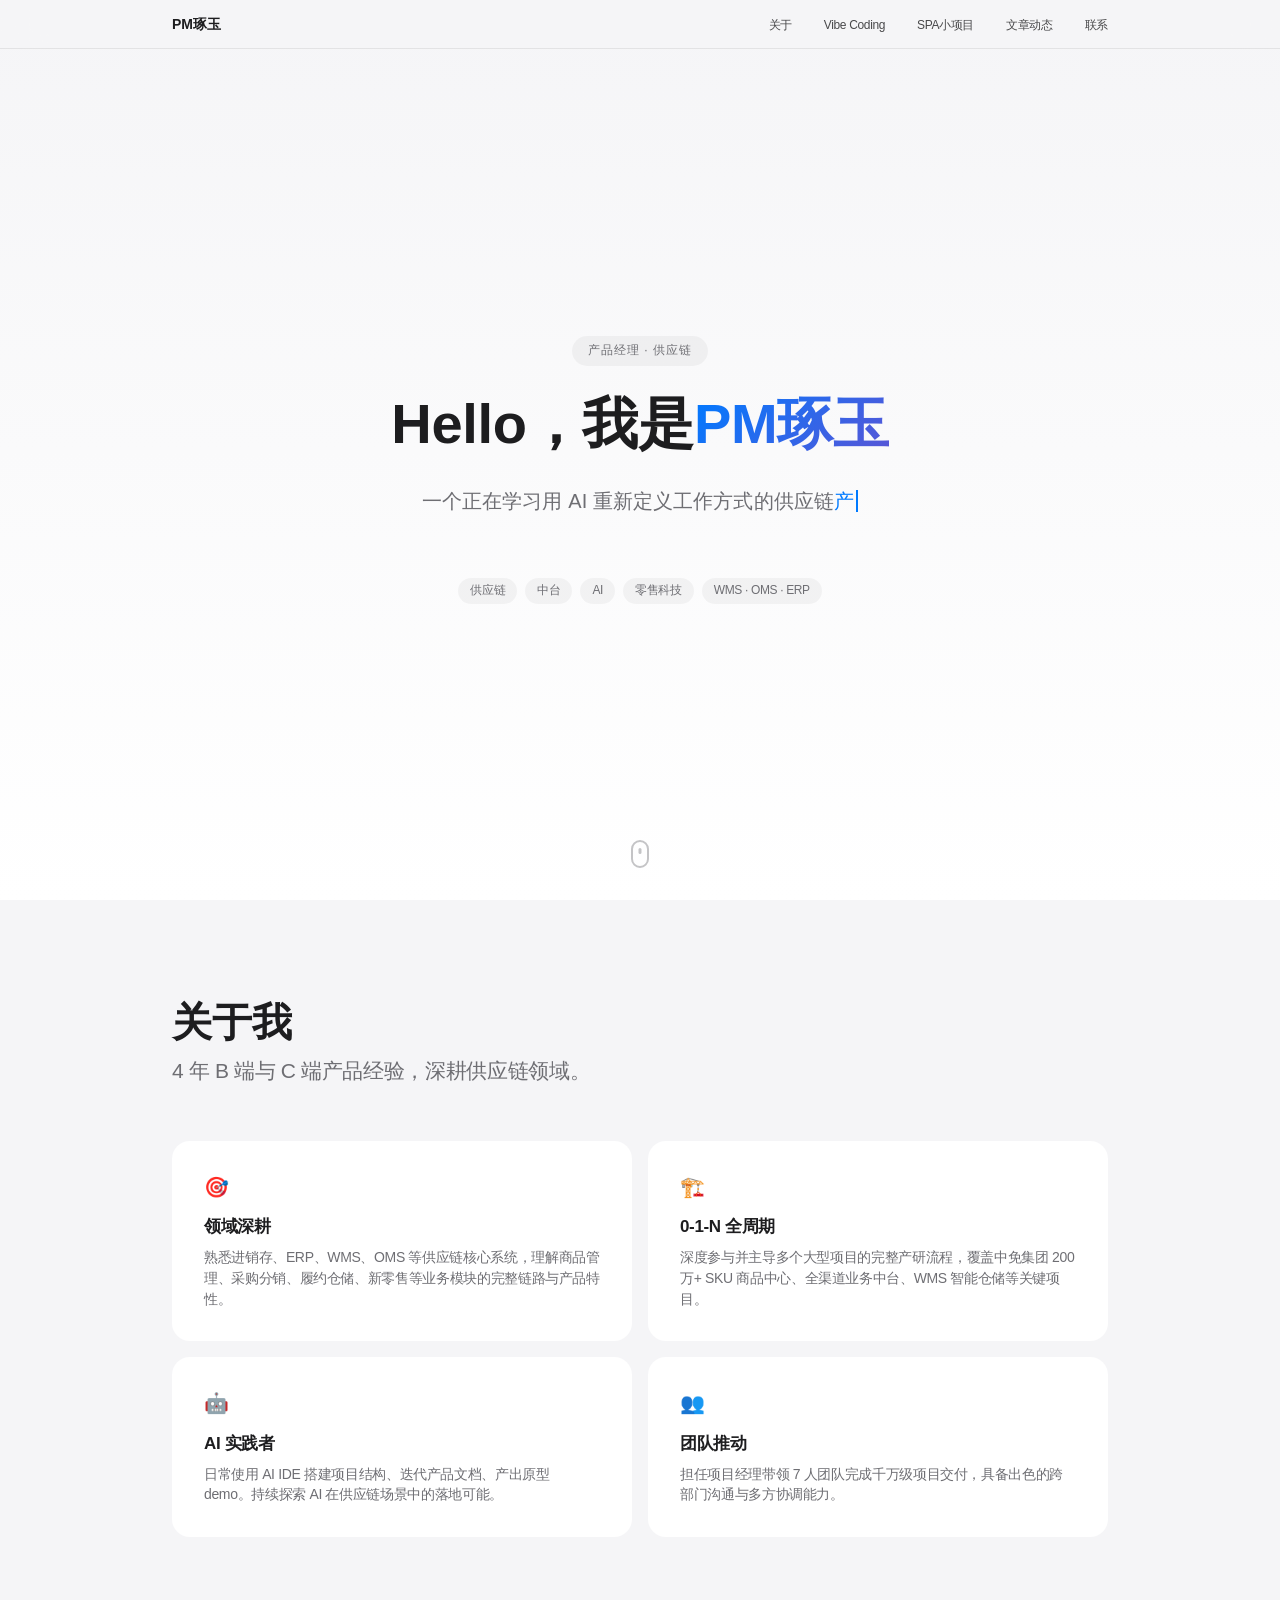
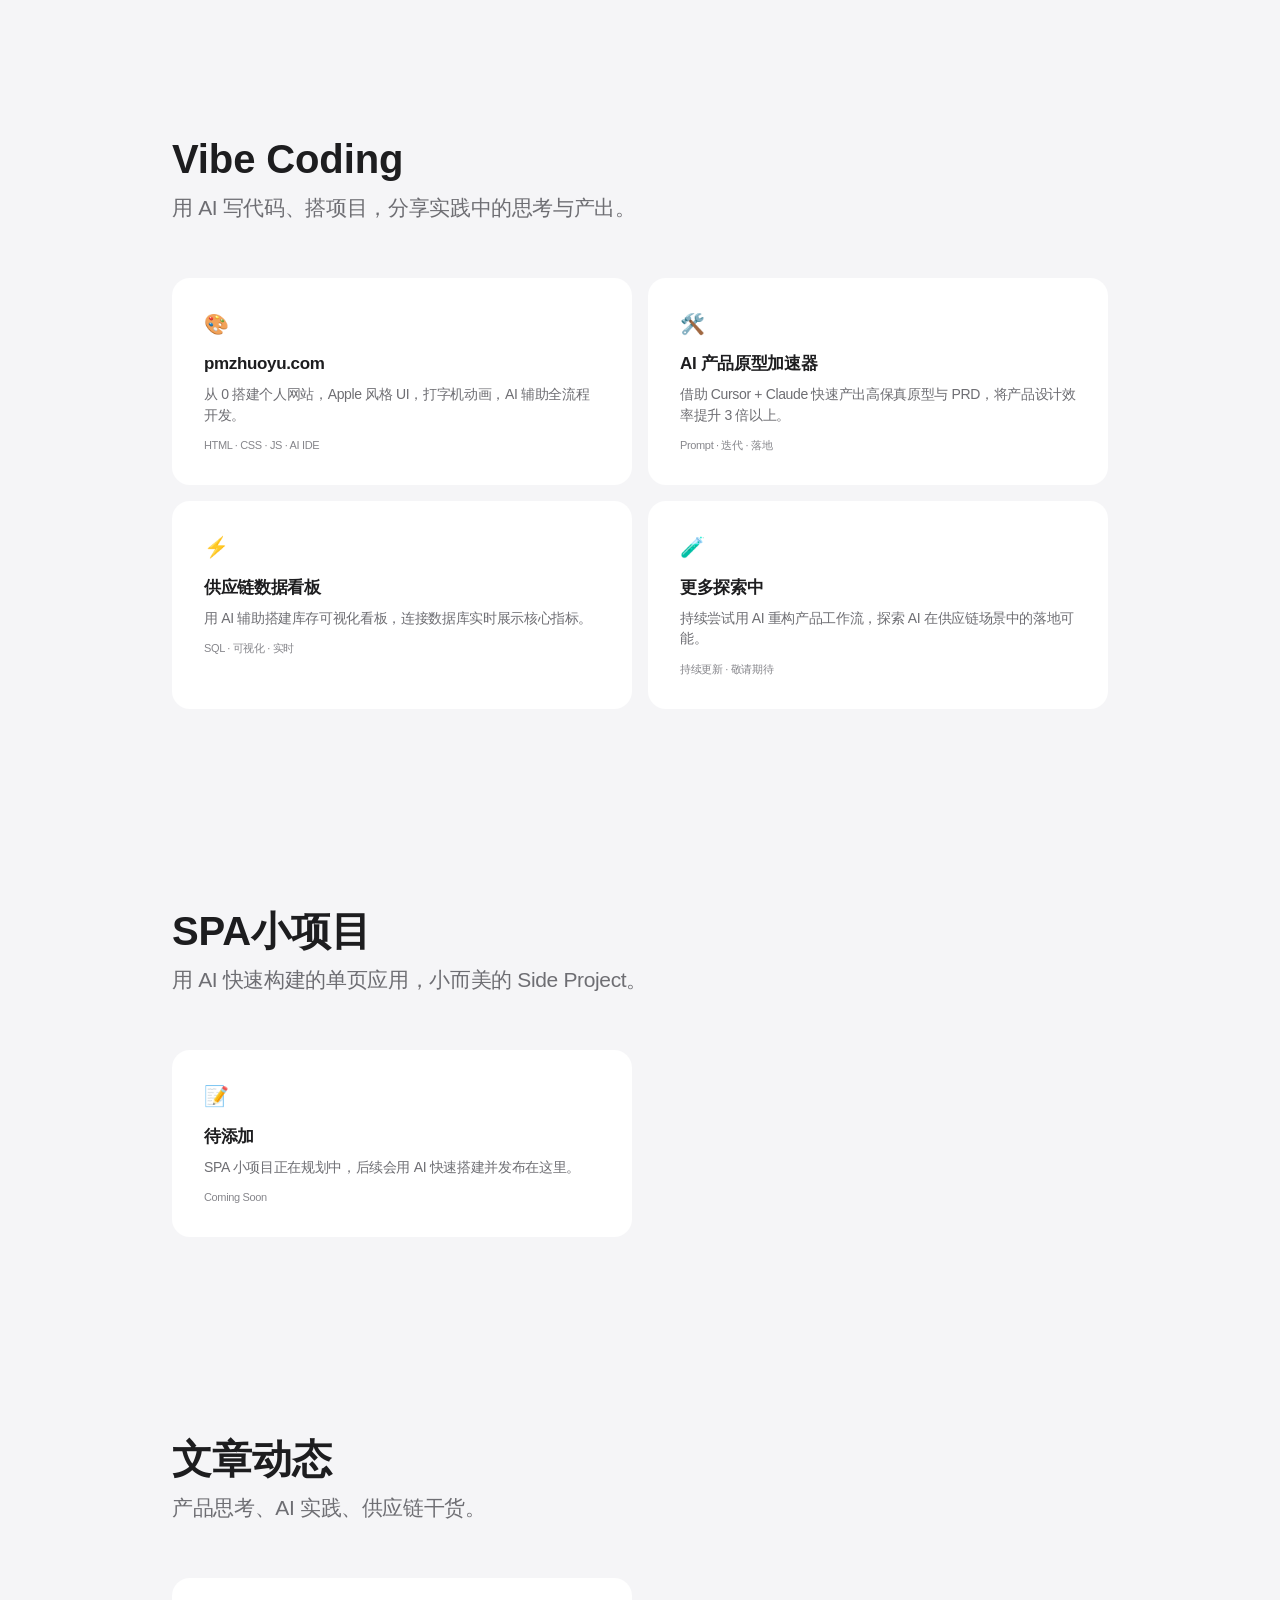
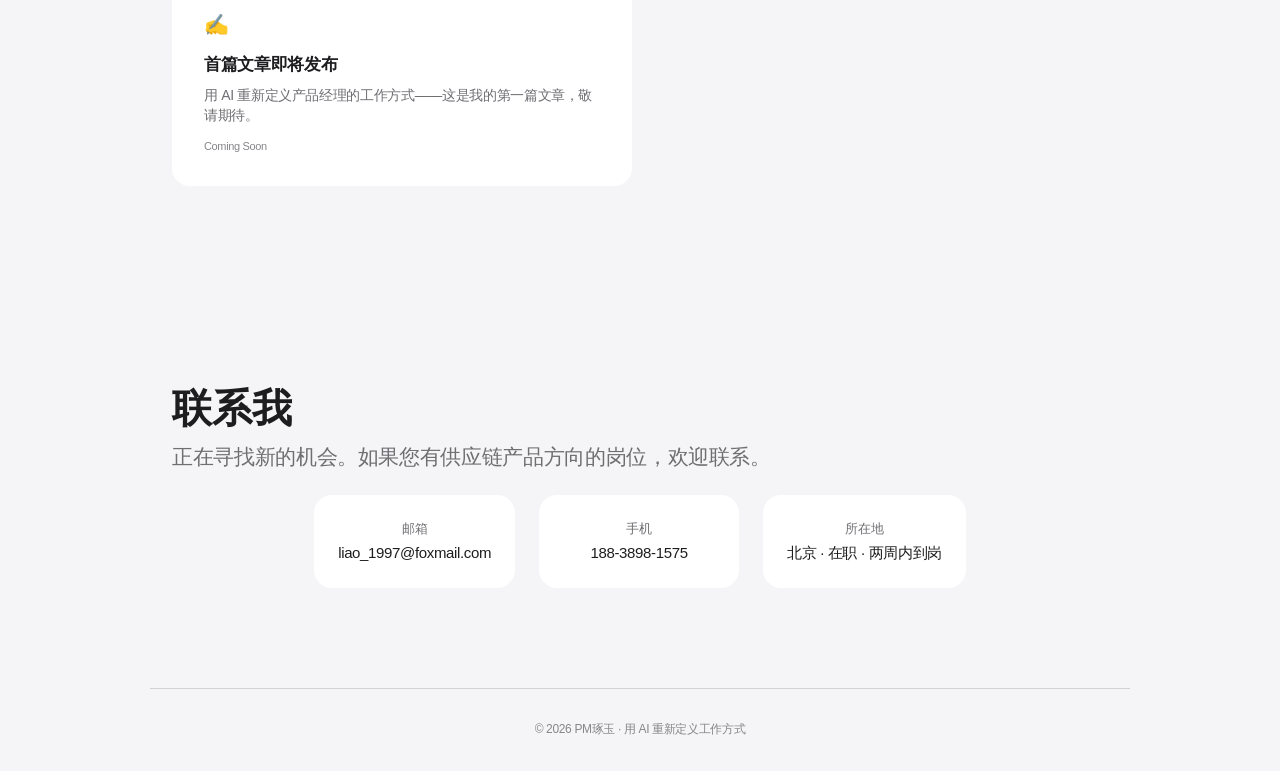
==== index.html @ 952eb547 "init: pmzhuoyu.com 个人网站" ====
<!DOCTYPE html>
<html lang="zh-CN">
<head>
    <meta charset="UTF-8">
    <meta name="viewport" content="width=device-width, initial-scale=1.0">
    <title>PM琢玉 — 供应链产品经理</title>
    <style>
        * {
            margin: 0;
            padding: 0;
            box-sizing: border-box;
        }

        body {
            font-family: -apple-system, "SF Pro Display", "SF Pro Text", "Helvetica Neue", "PingFang SC", "Microsoft YaHei", sans-serif;
            background-color: #f5f5f7;
            color: #1d1d1f;
            -webkit-font-smoothing: antialiased;
            -moz-osx-font-smoothing: grayscale;
            line-height: 1.47059;
            letter-spacing: -0.022em;
        }

        /* === Navigation === */
        .nav {
            position: fixed;
            top: 0;
            left: 0;
            right: 0;
            z-index: 100;
            background: rgba(245, 245, 247, 0.8);
            backdrop-filter: saturate(180%) blur(20px);
            -webkit-backdrop-filter: saturate(180%) blur(20px);
            border-bottom: 1px solid rgba(0, 0, 0, 0.08);
        }

        .nav-inner {
            max-width: 980px;
            margin: 0 auto;
            padding: 0 22px;
            height: 48px;
            display: flex;
            align-items: center;
            justify-content: space-between;
        }

        .nav-logo {
            font-size: 14px;
            font-weight: 600;
            color: #1d1d1f;
            letter-spacing: -0.01em;
        }

        .nav-links {
            display: flex;
            gap: 32px;
            list-style: none;
        }

        .nav-links a {
            font-size: 12px;
            font-weight: 400;
            color: #1d1d1f;
            text-decoration: none;
            opacity: 0.8;
            transition: opacity 0.2s;
        }

        .nav-links a:hover {
            opacity: 1;
        }

        /* === Hero === */
        .hero {
            min-height: 100vh;
            display: flex;
            flex-direction: column;
            align-items: center;
            justify-content: center;
            text-align: center;
            padding: 120px 24px 80px;
            background: linear-gradient(180deg, #f5f5f7 0%, #ffffff 100%);
        }

        .hero-chip {
            display: inline-block;
            font-size: 12px;
            font-weight: 500;
            letter-spacing: 0.08em;
            color: #6e6e73;
            background: rgba(0, 0, 0, 0.04);
            padding: 6px 16px;
            border-radius: 100px;
            margin-bottom: 28px;
            text-transform: uppercase;
        }

        .hero h1 {
            font-size: 56px;
            font-weight: 700;
            line-height: 1.07143;
            letter-spacing: -0.005em;
            color: #1d1d1f;
            margin-bottom: 12px;
        }

        .hero h1 .highlight {
            display: inline-block;
            background: linear-gradient(135deg, #007AFF, #5856D6);
            -webkit-background-clip: text;
            -webkit-text-fill-color: transparent;
            background-clip: text;
        }

        .hero h2, .typewriter {
            font-size: 20px;
            font-weight: 400;
            line-height: 1.14286;
            letter-spacing: 0.004em;
            color: #6e6e73;
            max-width: 640px;
            margin: 0 auto 16px;
            margin-top: 24px;
        }

        .typewriter {
            font-weight: 400;
            line-height: 1.14286;
            letter-spacing: 0.004em;
            color: #6e6e73;
            max-width: 640px;
            margin: 0 auto 16px;
            min-height: 2em;
        }

        .typewriter .cursor {
            display: inline-block;
            width: 2px;
            height: 1.1em;
            background: #007AFF;
            margin-left: 2px;
            vertical-align: text-bottom;
            animation: blink 0.8s step-end infinite;
        }

        .typewriter .cursor.done {
            animation: blink 1.2s step-end infinite;
            opacity: 0.6;
        }

        @keyframes blink {
            0%, 100% { opacity: 1; }
            50% { opacity: 0; }
        }

        .hero-tags {
            display: flex;
            gap: 8px;
            justify-content: center;
            flex-wrap: wrap;
            margin-top: 32px;
        }

        .hero-tags span {
            font-size: 12px;
            font-weight: 500;
            color: #6e6e73;
            background: rgba(0, 0, 0, 0.04);
            padding: 4px 12px;
            border-radius: 100px;
        }

        /* === Scroll indicator === */
        .scroll-indicator {
            position: absolute;
            bottom: 32px;
            left: 50%;
            transform: translateX(-50%);
            display: flex;
            flex-direction: column;
            align-items: center;
            gap: 8px;
            opacity: 0.4;
        }

        .scroll-indicator .mouse {
            width: 18px;
            height: 28px;
            border: 2px solid #6e6e73;
            border-radius: 10px;
            position: relative;
        }

        .scroll-indicator .mouse::after {
            content: '';
            position: absolute;
            top: 6px;
            left: 50%;
            transform: translateX(-50%);
            width: 3px;
            height: 6px;
            background: #6e6e73;
            border-radius: 2px;
            animation: scrollAnim 2s ease-in-out infinite;
        }

        @keyframes scrollAnim {
            0%, 100% { opacity: 1; transform: translateX(-50%) translateY(0); }
            50% { opacity: 0.3; transform: translateX(-50%) translateY(6px); }
        }

        /* === Sections (Apple-style) === */
        .section {
            max-width: 980px;
            margin: 0 auto;
            padding: 100px 22px;
        }

        .section-title {
            font-size: 40px;
            font-weight: 700;
            line-height: 1.1;
            letter-spacing: -0.003em;
            color: #1d1d1f;
            margin-bottom: 12px;
        }

        .section-subtitle {
            font-size: 21px;
            font-weight: 400;
            line-height: 1.381;
            color: #6e6e73;
            margin-bottom: 56px;
        }

        /* === Grid Cards (Apple-style) === */
        .grid {
            display: grid;
            grid-template-columns: repeat(2, 1fr);
            gap: 16px;
        }

        .card {
            background: #ffffff;
            border-radius: 18px;
            padding: 32px;
            transition: all 0.3s cubic-bezier(0.25, 0.1, 0.25, 1);
            cursor: default;
        }

        .card:hover {
            transform: translateY(-2px);
            box-shadow: 0 4px 24px rgba(0, 0, 0, 0.08);
        }

        .card-icon {
            font-size: 20px;
            margin-bottom: 12px;
            color: #007AFF;
        }

        .card h3 {
            font-size: 17px;
            font-weight: 600;
            color: #1d1d1f;
            margin-bottom: 8px;
        }

        .card p {
            font-size: 14px;
            font-weight: 400;
            line-height: 1.47059;
            color: #6e6e73;
        }

        .card .meta {
            font-size: 11px;
            font-weight: 500;
            color: #86868b;
            margin-top: 12px;
        }

        /* === Timeline === */
        .timeline {
            position: relative;
            padding-left: 24px;
        }

        .timeline::before {
            content: '';
            position: absolute;
            left: 7px;
            top: 8px;
            bottom: 8px;
            width: 1px;
            background: #d2d2d7;
        }

        .timeline-item {
            position: relative;
            padding-bottom: 40px;
        }

        .timeline-item:last-child {
            padding-bottom: 0;
        }

        .timeline-item::before {
            content: '';
            position: absolute;
            left: -21px;
            top: 8px;
            width: 7px;
            height: 7px;
            border-radius: 50%;
            background: #007AFF;
            border: 2px solid #fff;
            box-shadow: 0 0 0 1px #007AFF;
        }

        .timeline-item h3 {
            font-size: 17px;
            font-weight: 600;
            color: #1d1d1f;
            margin-bottom: 2px;
        }

        .timeline-item .company {
            font-size: 14px;
            font-weight: 400;
            color: #6e6e73;
            margin-bottom: 4px;
        }

        .timeline-item .period {
            font-size: 12px;
            font-weight: 400;
            color: #86868b;
            margin-bottom: 8px;
        }

        .timeline-item p {
            font-size: 14px;
            font-weight: 400;
            line-height: 1.47059;
            color: #6e6e73;
        }

        /* === Footer === */
        .footer {
            text-align: center;
            padding: 32px 22px;
            border-top: 1px solid #d2d2d7;
            max-width: 980px;
            margin: 0 auto;
        }

        .footer p {
            font-size: 12px;
            font-weight: 400;
            color: #86868b;
        }

        /* === Animations === */
        .fade-in {
            opacity: 0;
            transform: translateY(20px);
            transition: opacity 0.6s ease, transform 0.6s ease;
        }

        .fade-in.visible {
            opacity: 1;
            transform: translateY(0);
        }

        /* === Responsive === */
        @media (max-width: 734px) {
            .hero h1 {
                font-size: 36px;
            }
            .hero h2 {
                font-size: 21px;
            }
            .section-title {
                font-size: 28px;
            }
            .section-subtitle {
                font-size: 17px;
            }
            .grid {
                grid-template-columns: 1fr;
            }
            .nav-links {
                gap: 16px;
            }
        }
    </style>
</head>
<body>

    <!-- Navigation -->
    <nav class="nav">
        <div class="nav-inner">
            <div class="nav-logo">PM琢玉</div>
            <ul class="nav-links">
                <li><a href="#about">关于</a></li>
                <li><a href="#vibecoding">Vibe Coding</a></li>
                <li><a href="#spa">SPA小项目</a></li>
                <li><a href="#articles">文章动态</a></li>
                <li><a href="#contact">联系</a></li>
            </ul>
        </div>
    </nav>

    <!-- Hero -->
    <section class="hero">
        <div class="hero-chip">产品经理 · 供应链</div>
        <h1>
            Hello，我是<span class="highlight">PM琢玉</span>
        </h1>
        <h2 id="typewriter" class="typewriter"></h2>
        <div class="hero-tags">
            <span>供应链</span>
            <span>中台</span>
            <span>AI</span>
            <span>零售科技</span>
            <span>WMS · OMS · ERP</span>
        </div>
        <div class="scroll-indicator">
            <div class="mouse"></div>
        </div>
    </section>

    <!-- About -->
    <section id="about" class="section fade-in">
        <h2 class="section-title">关于我</h2>
        <p class="section-subtitle">4 年 B 端与 C 端产品经验，深耕供应链领域。</p>
        <div class="grid">
            <div class="card">
                <div class="card-icon">🎯</div>
                <h3>领域深耕</h3>
                <p>熟悉进销存、ERP、WMS、OMS 等供应链核心系统，理解商品管理、采购分销、履约仓储、新零售等业务模块的完整链路与产品特性。</p>
            </div>
            <div class="card">
                <div class="card-icon">🏗️</div>
                <h3>0-1-N 全周期</h3>
                <p>深度参与并主导多个大型项目的完整产研流程，覆盖中免集团 200 万+ SKU 商品中心、全渠道业务中台、WMS 智能仓储等关键项目。</p>
            </div>
            <div class="card">
                <div class="card-icon">🤖</div>
                <h3>AI 实践者</h3>
                <p>日常使用 AI IDE 搭建项目结构、迭代产品文档、产出原型 demo。持续探索 AI 在供应链场景中的落地可能。</p>
            </div>
            <div class="card">
                <div class="card-icon">👥</div>
                <h3>团队推动</h3>
                <p>担任项目经理带领 7 人团队完成千万级项目交付，具备出色的跨部门沟通与多方协调能力。</p>
            </div>
        </div>
    </section>

    <!-- Vibe Coding -->
    <section id="vibecoding" class="section fade-in">
        <h2 class="section-title">Vibe Coding</h2>
        <p class="section-subtitle">用 AI 写代码、搭项目，分享实践中的思考与产出。</p>
        <div class="grid">
            <div class="card">
                <div class="card-icon">🎨</div>
                <h3>pmzhuoyu.com</h3>
                <p>从 0 搭建个人网站，Apple 风格 UI，打字机动画，AI 辅助全流程开发。</p>
                <div class="meta">HTML · CSS · JS · AI IDE</div>
            </div>
            <div class="card">
                <div class="card-icon">🛠️</div>
                <h3>AI 产品原型加速器</h3>
                <p>借助 Cursor + Claude 快速产出高保真原型与 PRD，将产品设计效率提升 3 倍以上。</p>
                <div class="meta">Prompt · 迭代 · 落地</div>
            </div>
            <div class="card">
                <div class="card-icon">⚡</div>
                <h3>供应链数据看板</h3>
                <p>用 AI 辅助搭建库存可视化看板，连接数据库实时展示核心指标。</p>
                <div class="meta">SQL · 可视化 · 实时</div>
            </div>
            <div class="card">
                <div class="card-icon">🧪</div>
                <h3>更多探索中</h3>
                <p>持续尝试用 AI 重构产品工作流，探索 AI 在供应链场景中的落地可能。</p>
                <div class="meta">持续更新 · 敬请期待</div>
            </div>
        </div>
    </section>

    <!-- SPA小项目 -->
    <section id="spa" class="section fade-in">
        <h2 class="section-title">SPA小项目</h2>
        <p class="section-subtitle">用 AI 快速构建的单页应用，小而美的 Side Project。</p>
        <div class="grid">
            <div class="card">
                <div class="card-icon">📝</div>
                <h3>待添加</h3>
                <p>SPA 小项目正在规划中，后续会用 AI 快速搭建并发布在这里。</p>
                <div class="meta">Coming Soon</div>
            </div>
        </div>
    </section>

    <!-- 文章动态 -->
    <section id="articles" class="section fade-in">
        <h2 class="section-title">文章动态</h2>
        <p class="section-subtitle">产品思考、AI 实践、供应链干货。</p>
        <div class="grid">
            <div class="card">
                <div class="card-icon">✍️</div>
                <h3>首篇文章即将发布</h3>
                <p>用 AI 重新定义产品经理的工作方式——这是我的第一篇文章，敬请期待。</p>
                <div class="meta">Coming Soon</div>
            </div>
        </div>
    </section>
    <section id="contact" class="section fade-in">
        <h2 class="section-title">联系我</h2>
        <p class="section-subtitle" style="margin-bottom: 24px;">
            正在寻找新的机会。如果您有供应链产品方向的岗位，欢迎联系。
        </p>
        <div style="display: flex; gap: 24px; justify-content: center; flex-wrap: wrap;">
            <div class="card" style="min-width: 200px; text-align: center; padding: 24px;">
                <div style="font-size: 13px; font-weight: 500; color: #6e6e73; margin-bottom: 4px;">邮箱</div>
                <div style="font-size: 15px; font-weight: 500; color: #1d1d1f;">liao_1997@foxmail.com</div>
            </div>
            <div class="card" style="min-width: 200px; text-align: center; padding: 24px;">
                <div style="font-size: 13px; font-weight: 500; color: #6e6e73; margin-bottom: 4px;">手机</div>
                <div style="font-size: 15px; font-weight: 500; color: #1d1d1f;">188-3898-1575</div>
            </div>
            <div class="card" style="min-width: 200px; text-align: center; padding: 24px;">
                <div style="font-size: 13px; font-weight: 500; color: #6e6e73; margin-bottom: 4px;">所在地</div>
                <div style="font-size: 15px; font-weight: 500; color: #1d1d1f;">北京 · 在职 · 两周内到岗</div>
            </div>
        </div>
    </section>

    <!-- Footer -->
    <footer class="footer">
        <p>© 2026 PM琢玉 · 用 AI 重新定义工作方式</p>
    </footer>

    <!-- Intersection Observer for scroll animations -->
    <script>
        // Typewriter effect
        const TYPEWRITER_TEXT = '一个正在学习用 AI 重新定义工作方式的供应链产品经理。分享产品实战干货，记录从 0 到 1 的产品思考。';
        const typewriterEl = document.getElementById('typewriter');
        let charIndex = 0;

        function typeNextChar() {
            if (charIndex < TYPEWRITER_TEXT.length) {
                const before = TYPEWRITER_TEXT.slice(0, charIndex);
                const current = TYPEWRITER_TEXT.charAt(charIndex);
                const cursor = '<span class="cursor"></span>';
                typewriterEl.innerHTML = before + '<span style="color:#007AFF;font-weight:500">' + current + '</span>' + cursor;
                charIndex++;
                const delay = current.match(/[，。、：；！？\s]/) ? 150 : Math.random() * 40 + 30;
                setTimeout(typeNextChar, delay);
            } else {
                typewriterEl.innerHTML = TYPEWRITER_TEXT + '<span class="cursor done"></span>';
            }
        }

        // Start typewriter after a brief delay
        setTimeout(typeNextChar, 600);

        // Scroll animation
        const observer = new IntersectionObserver((entries) => {
            entries.forEach(entry => {
                if (entry.isIntersecting) {
                    entry.target.classList.add('visible');
                }
            });
        }, { threshold: 0.1, rootMargin: '0px 0px -50px 0px' });

        document.querySelectorAll('.fade-in').forEach(el => observer.observe(el));
    </script>

</body>
</html>
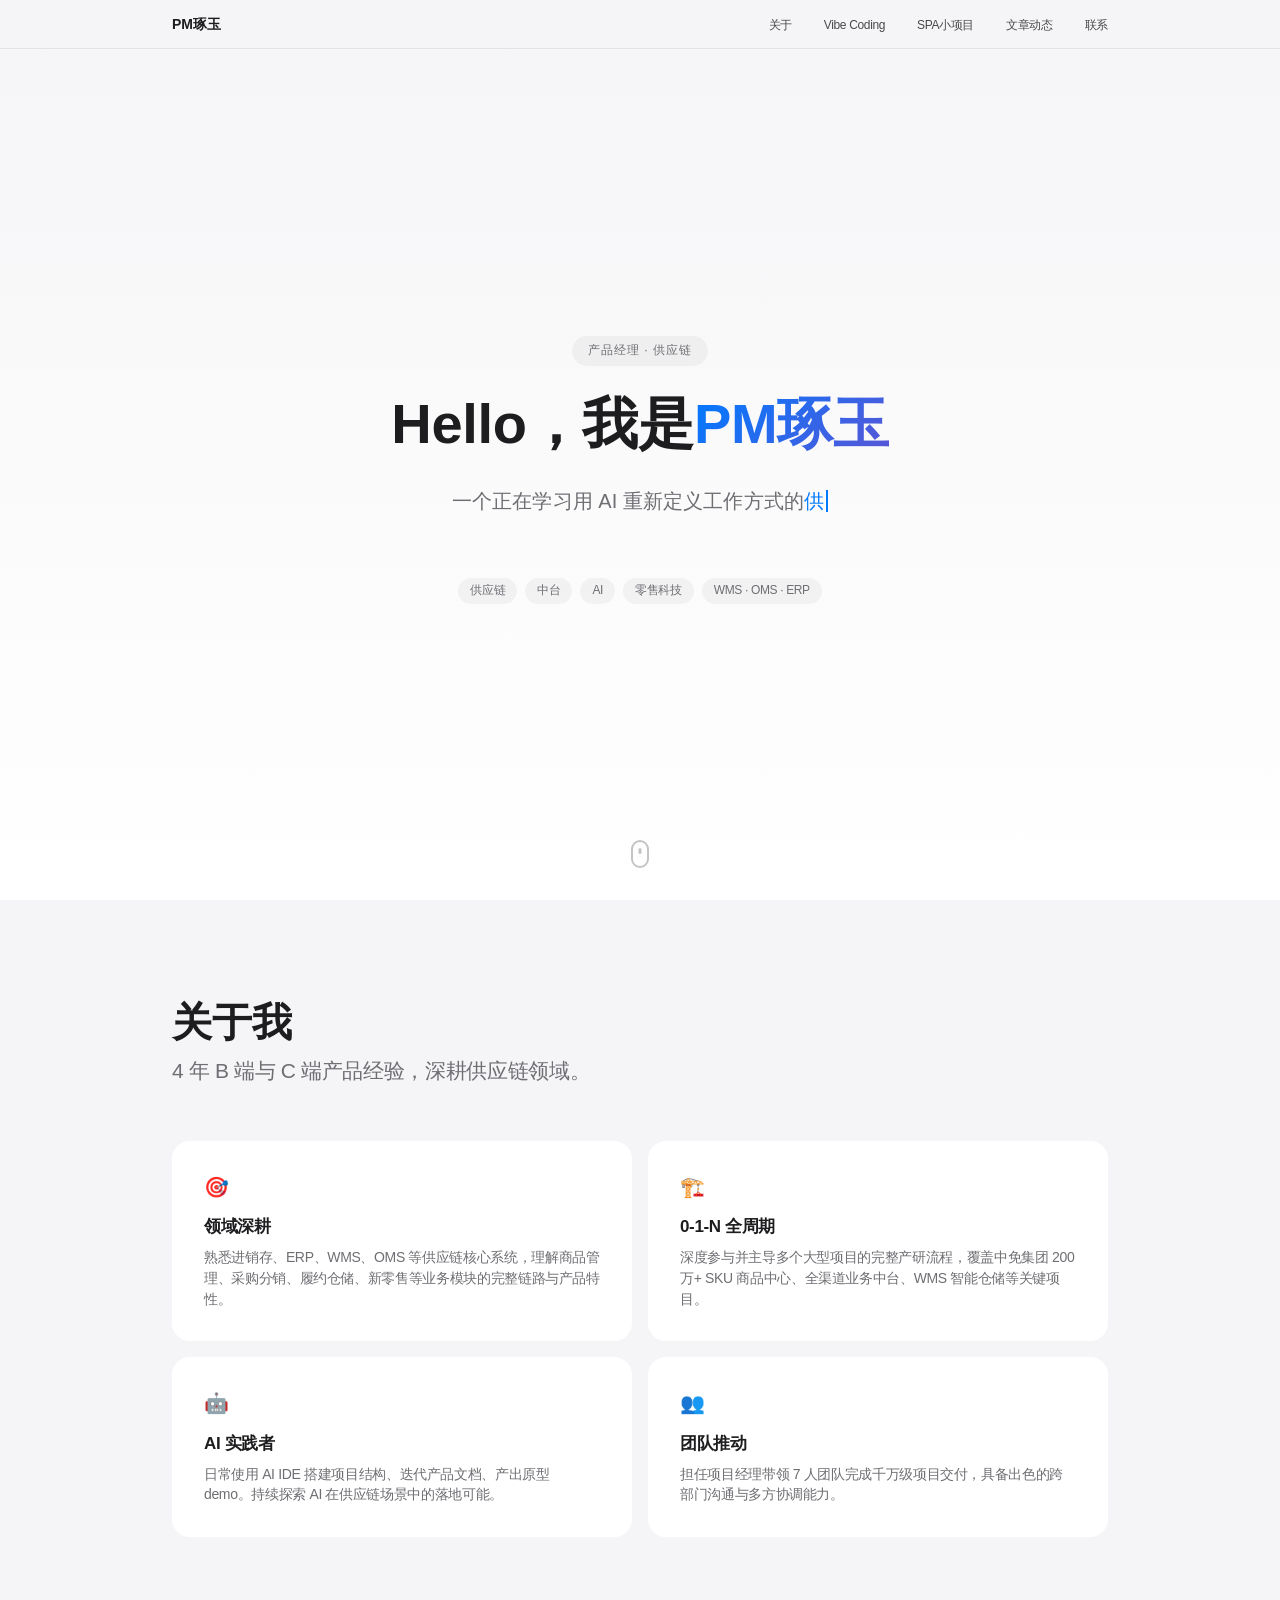
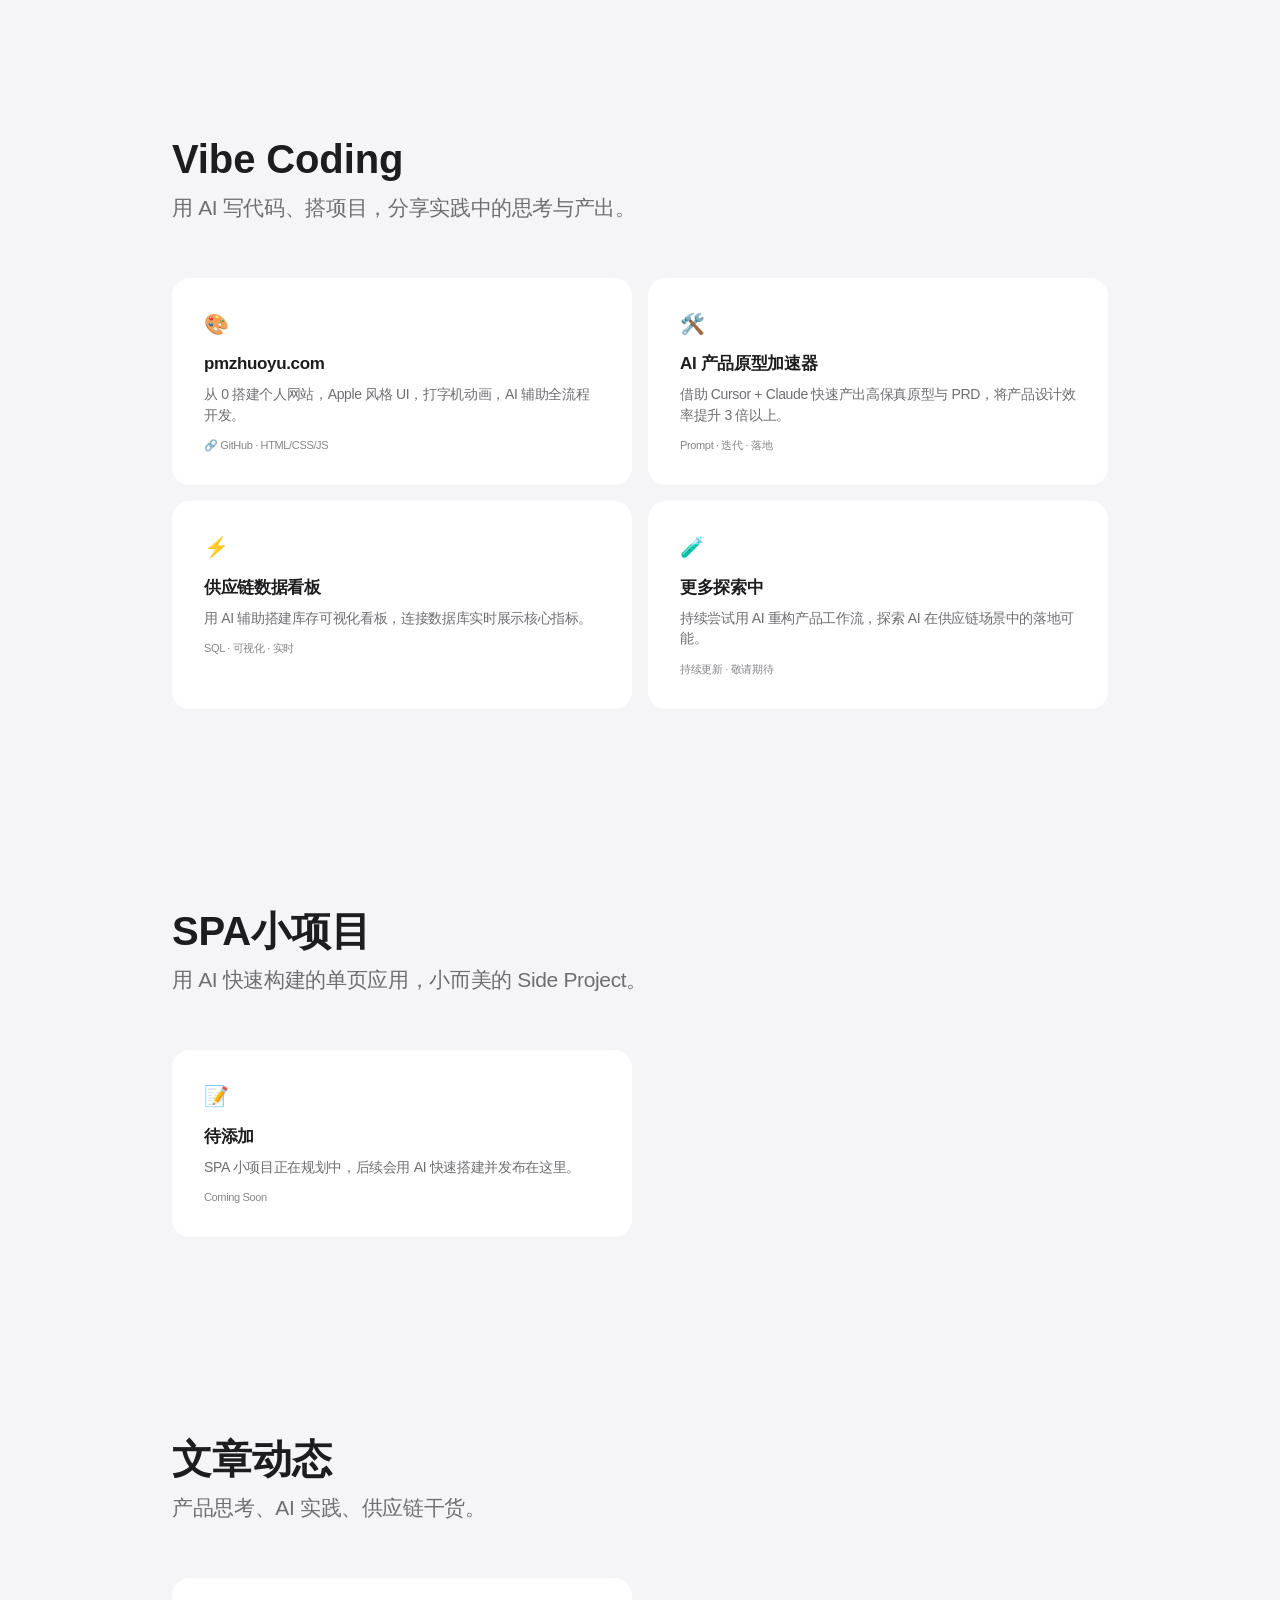
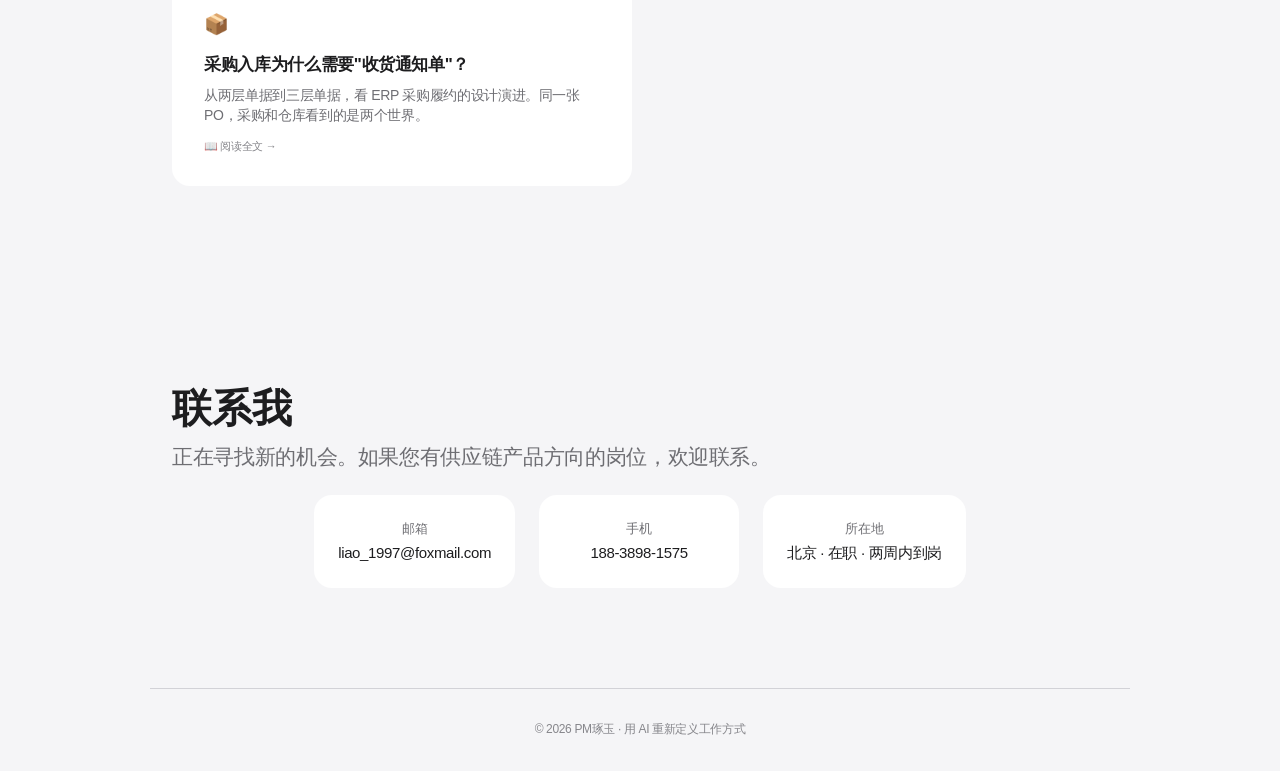
==== commit 4d6ca5df: "新增文章：采购入库为什么需要收货通知单" ====
--- a/index.html
+++ b/index.html
@@ -464,11 +464,11 @@
         <h2 class="section-title">Vibe Coding</h2>
         <p class="section-subtitle">用 AI 写代码、搭项目，分享实践中的思考与产出。</p>
         <div class="grid">
-            <div class="card">
+            <div class="card" onclick="window.open('https://github.com/leo1575/pmzhuoyu-com','_blank')" style="cursor:pointer;">
                 <div class="card-icon">🎨</div>
                 <h3>pmzhuoyu.com</h3>
                 <p>从 0 搭建个人网站，Apple 风格 UI，打字机动画，AI 辅助全流程开发。</p>
-                <div class="meta">HTML · CSS · JS · AI IDE</div>
+                <div class="meta">🔗 GitHub · HTML/CSS/JS</div>
             </div>
             <div class="card">
                 <div class="card-icon">🛠️</div>
@@ -510,11 +510,11 @@
         <h2 class="section-title">文章动态</h2>
         <p class="section-subtitle">产品思考、AI 实践、供应链干货。</p>
         <div class="grid">
-            <div class="card">
-                <div class="card-icon">✍️</div>
-                <h3>首篇文章即将发布</h3>
-                <p>用 AI 重新定义产品经理的工作方式——这是我的第一篇文章，敬请期待。</p>
-                <div class="meta">Coming Soon</div>
+            <div class="card" onclick="window.open('article-purchase-receiving.html','_self')" style="cursor:pointer;">
+                <div class="card-icon">📦</div>
+                <h3>采购入库为什么需要"收货通知单"？</h3>
+                <p>从两层单据到三层单据，看 ERP 采购履约的设计演进。同一张 PO，采购和仓库看到的是两个世界。</p>
+                <div class="meta">📖 阅读全文 →</div>
             </div>
         </div>
     </section>
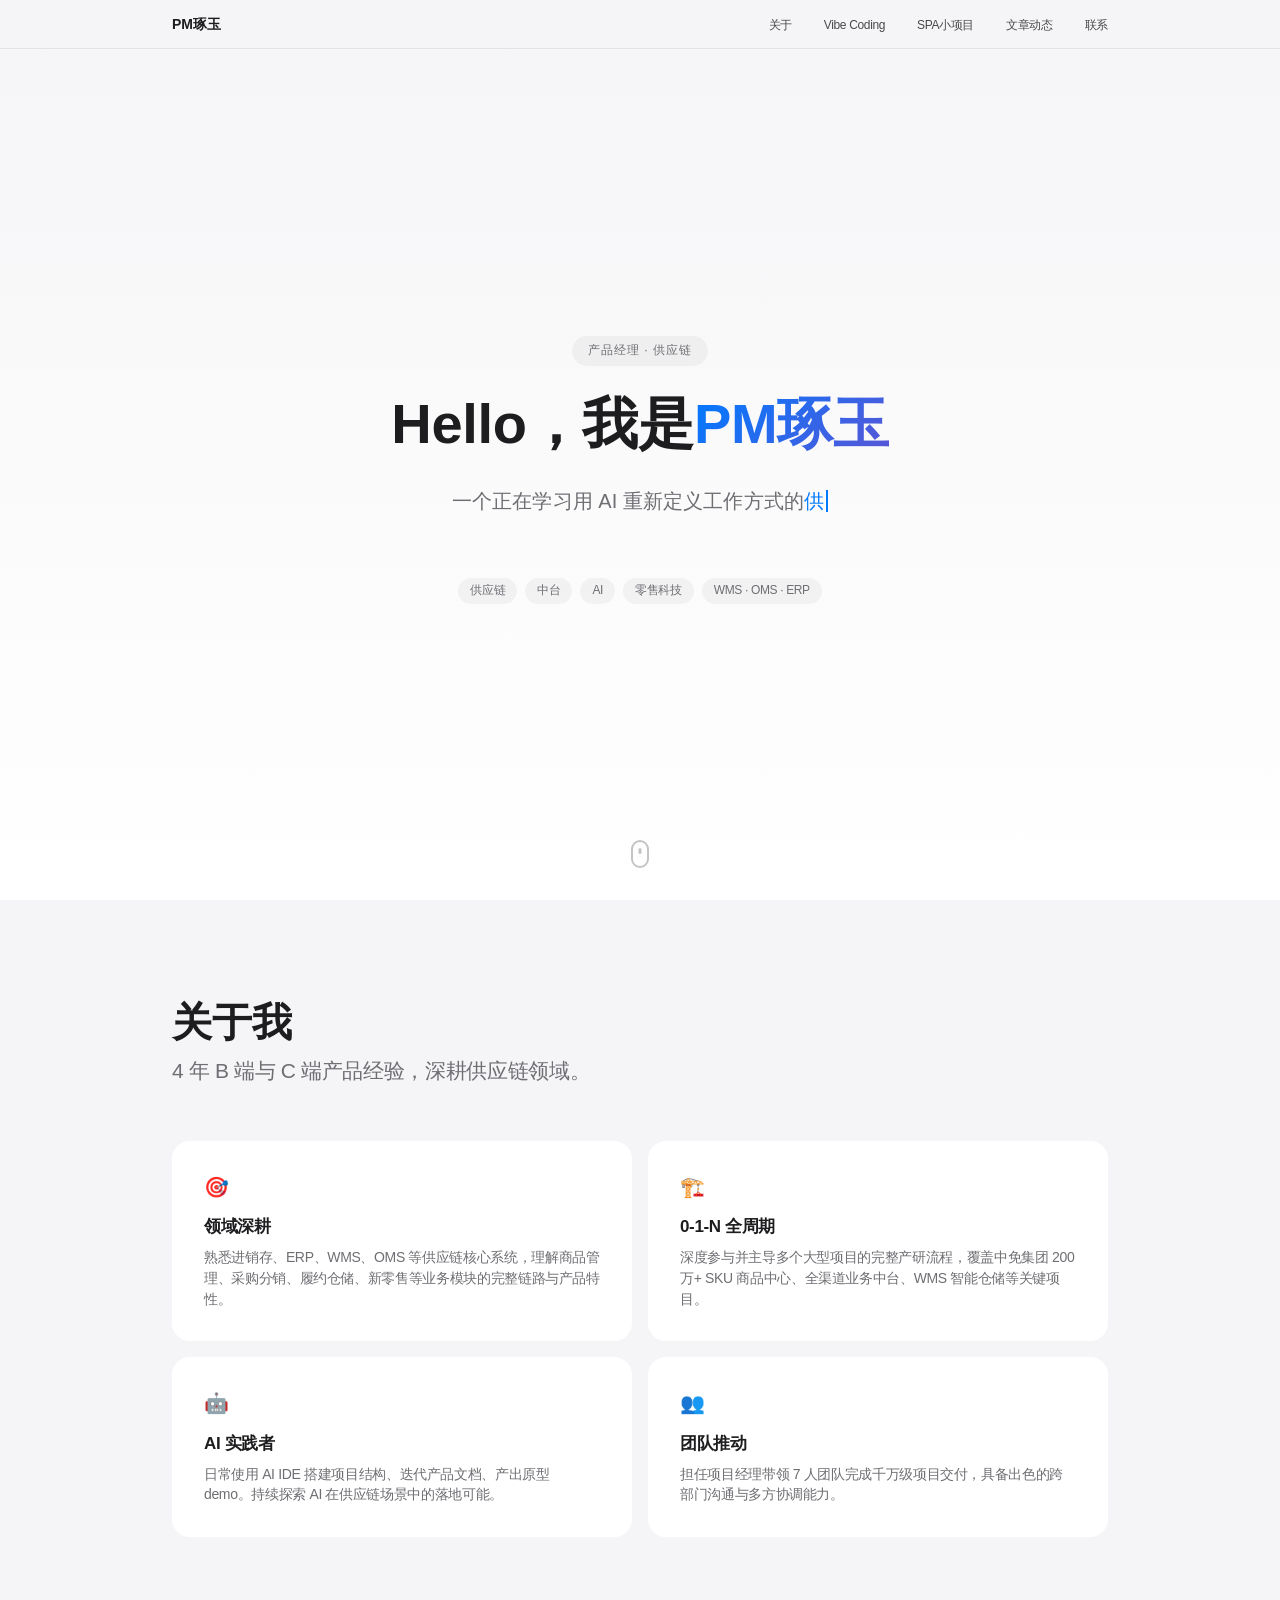
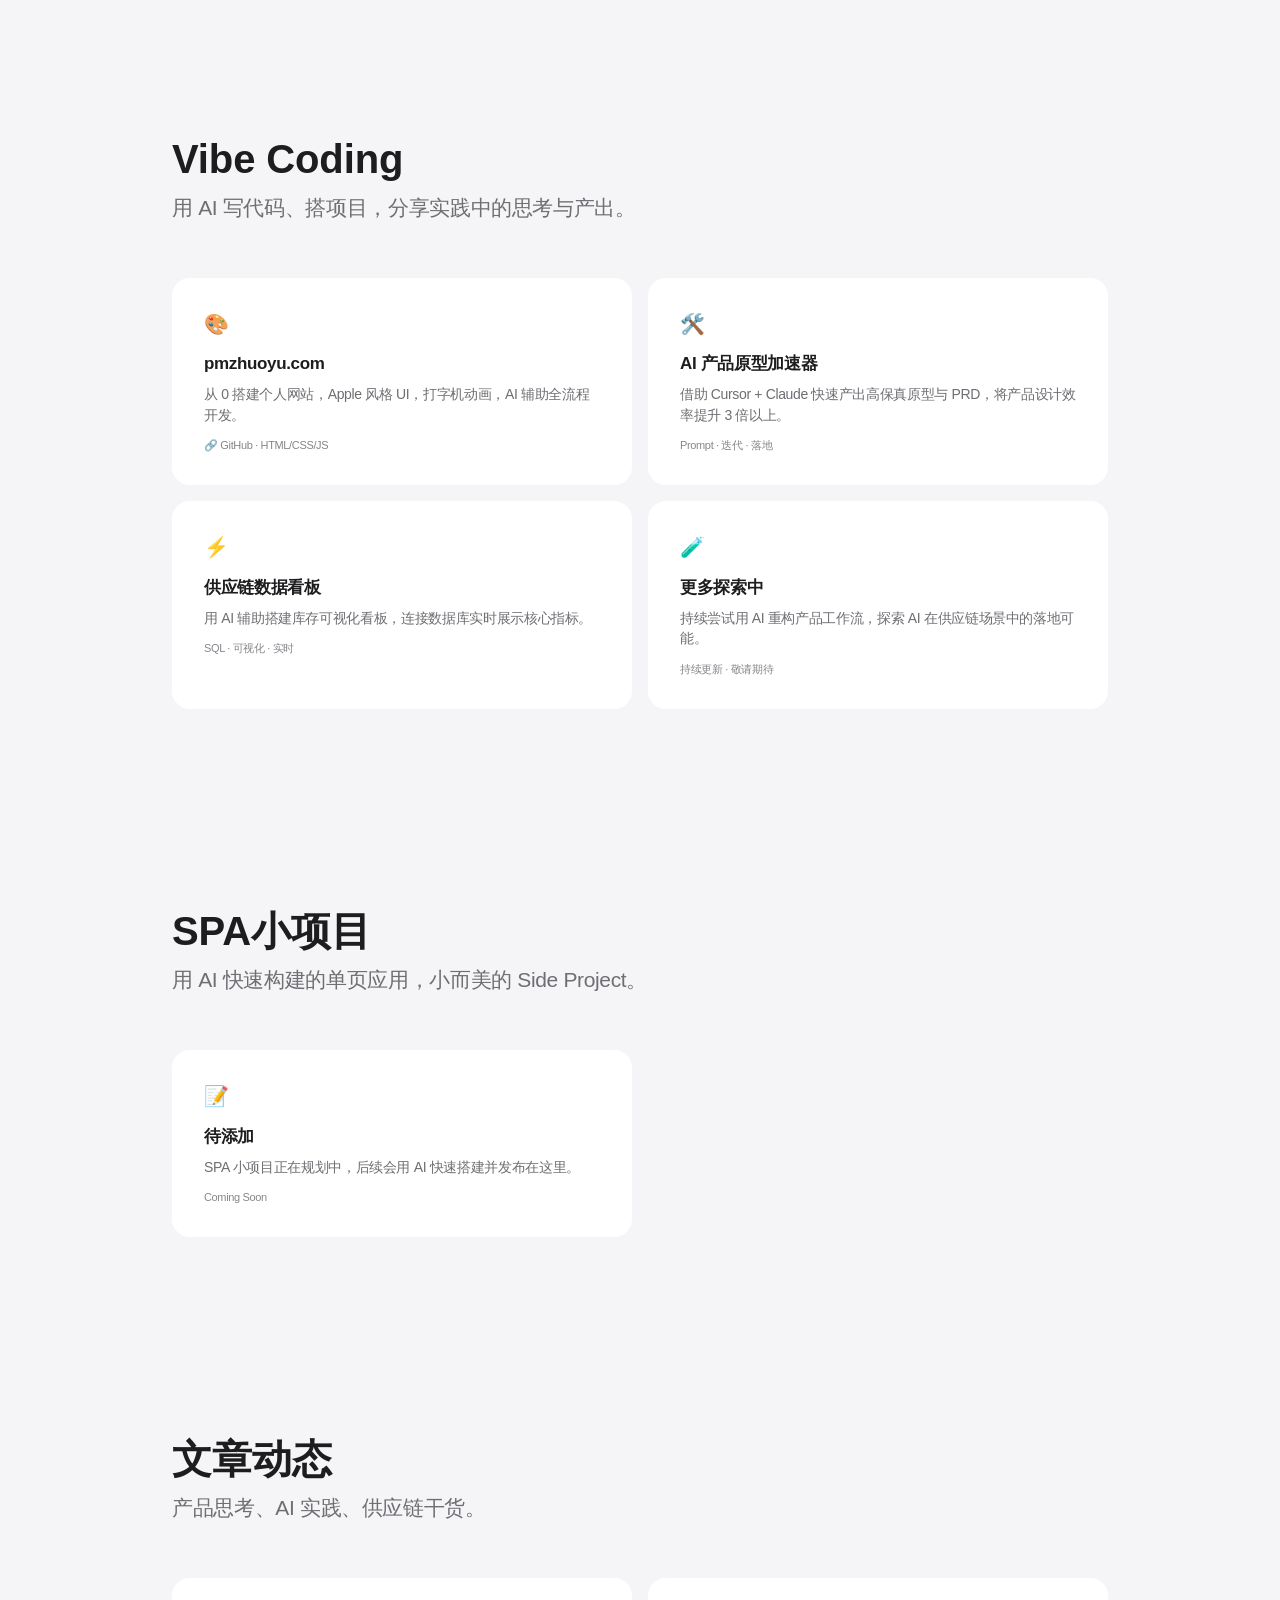
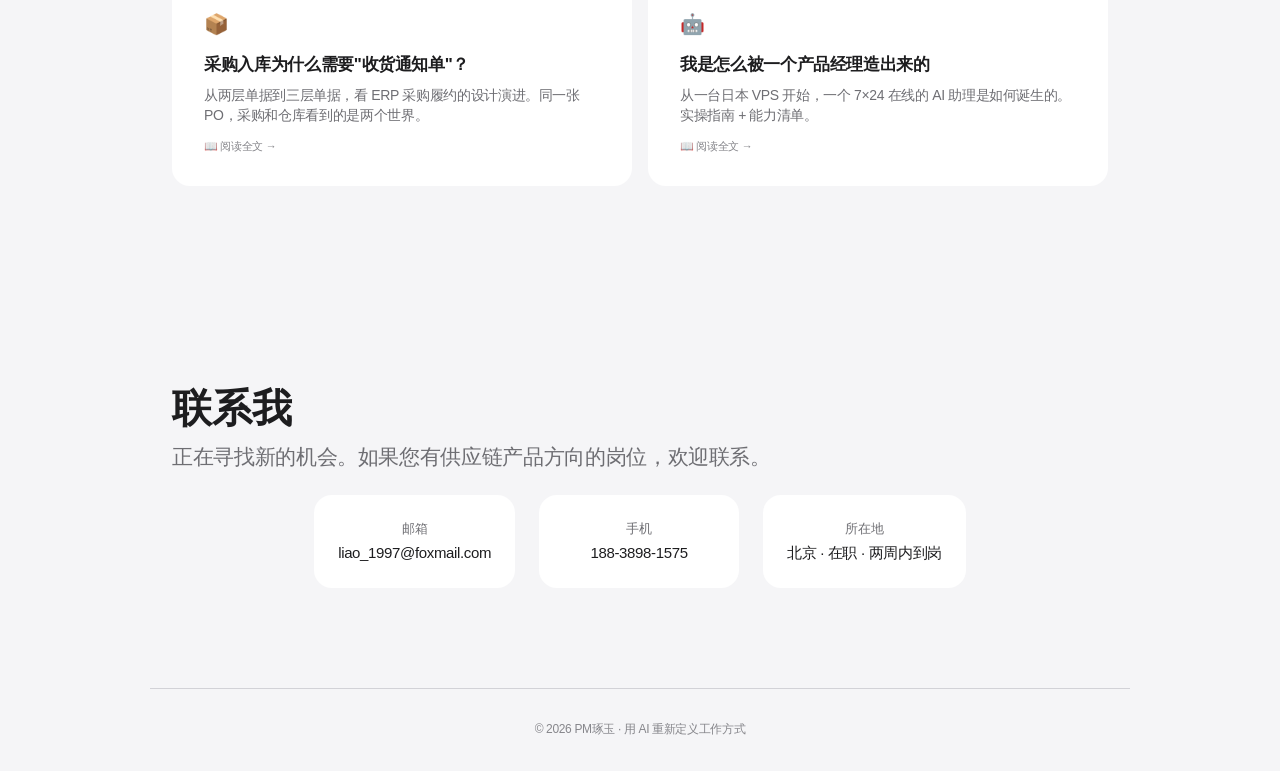
==== commit 26f8717b: "新增文章：我是怎么被一个产品经理造出来的" ====
--- a/index.html
+++ b/index.html
@@ -516,6 +516,12 @@
                 <p>从两层单据到三层单据，看 ERP 采购履约的设计演进。同一张 PO，采购和仓库看到的是两个世界。</p>
                 <div class="meta">📖 阅读全文 →</div>
             </div>
+            <div class="card" onclick="window.open('hermes-self-story.html','_self')" style="cursor:pointer;">
+                <div class="card-icon">🤖</div>
+                <h3>我是怎么被一个产品经理造出来的</h3>
+                <p>从一台日本 VPS 开始，一个 7×24 在线的 AI 助理是如何诞生的。实操指南 + 能力清单。</p>
+                <div class="meta">📖 阅读全文 →</div>
+            </div>
         </div>
     </section>
     <section id="contact" class="section fade-in">
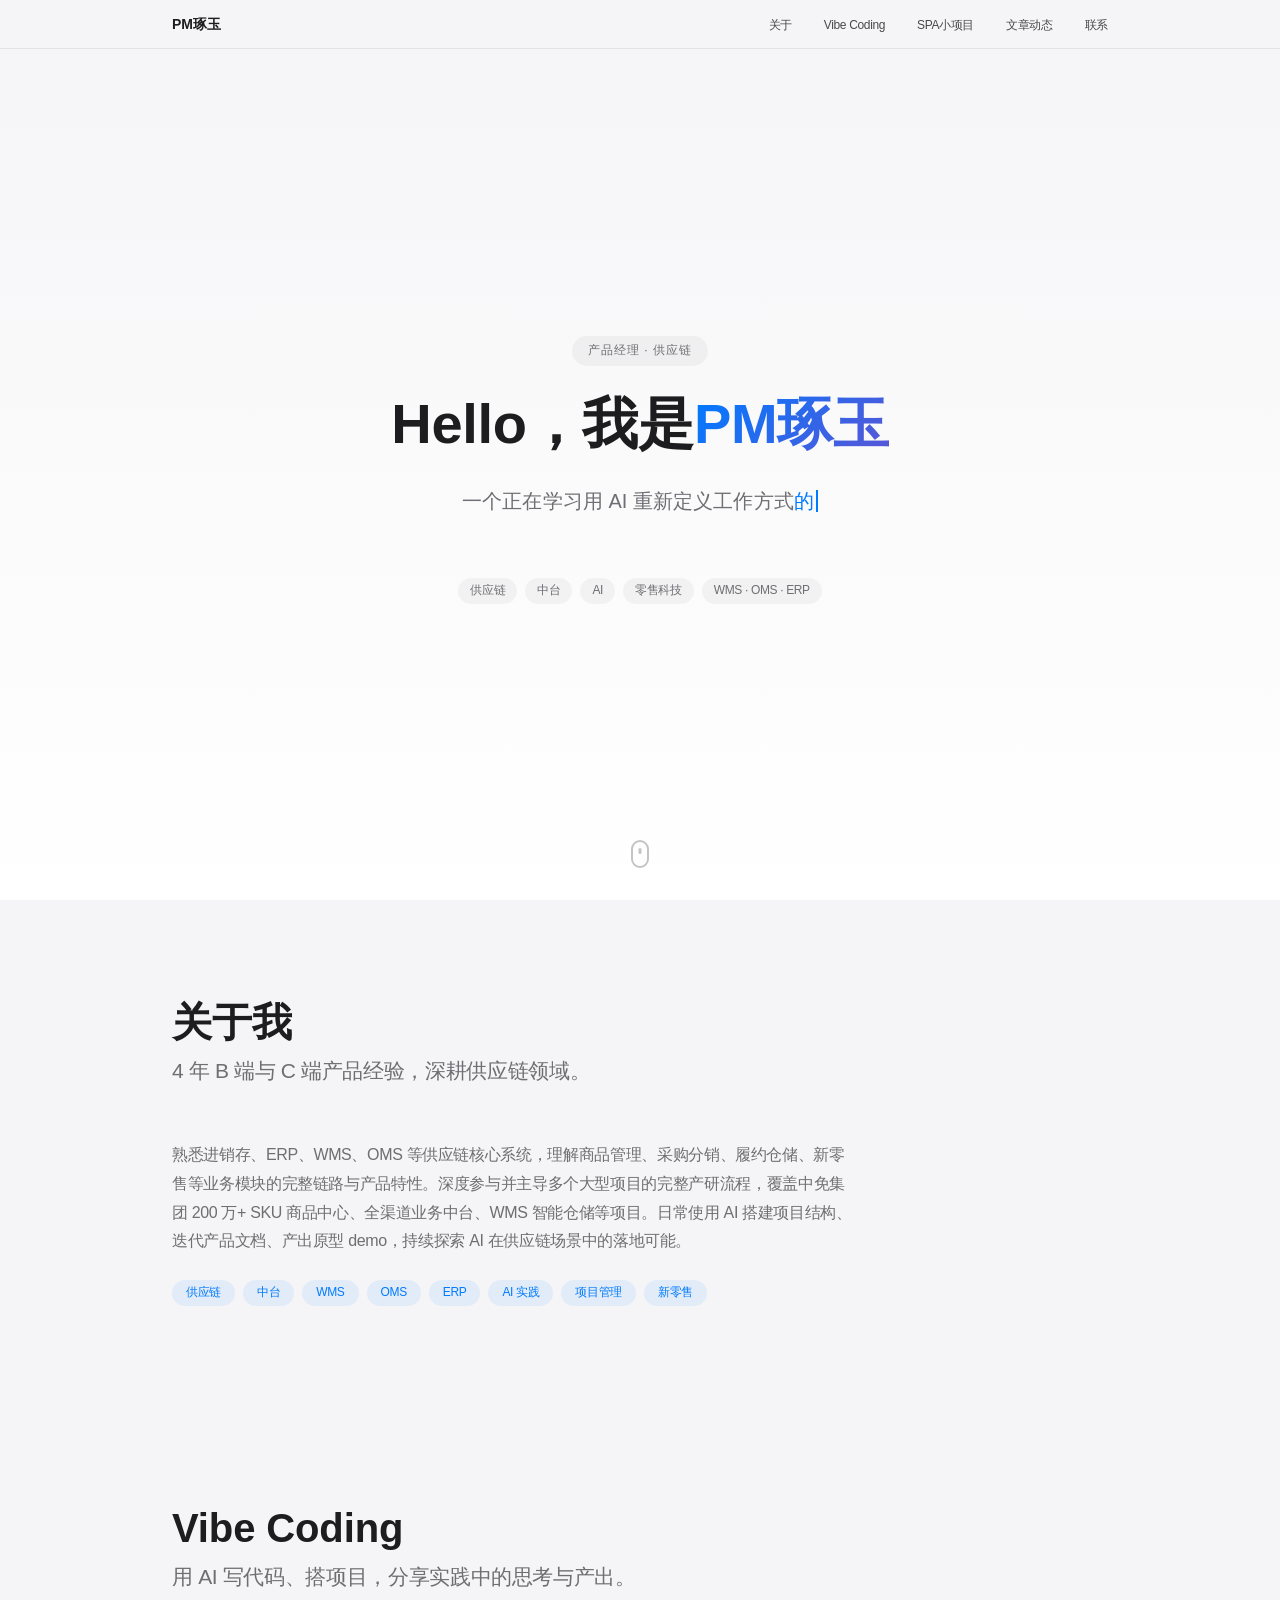
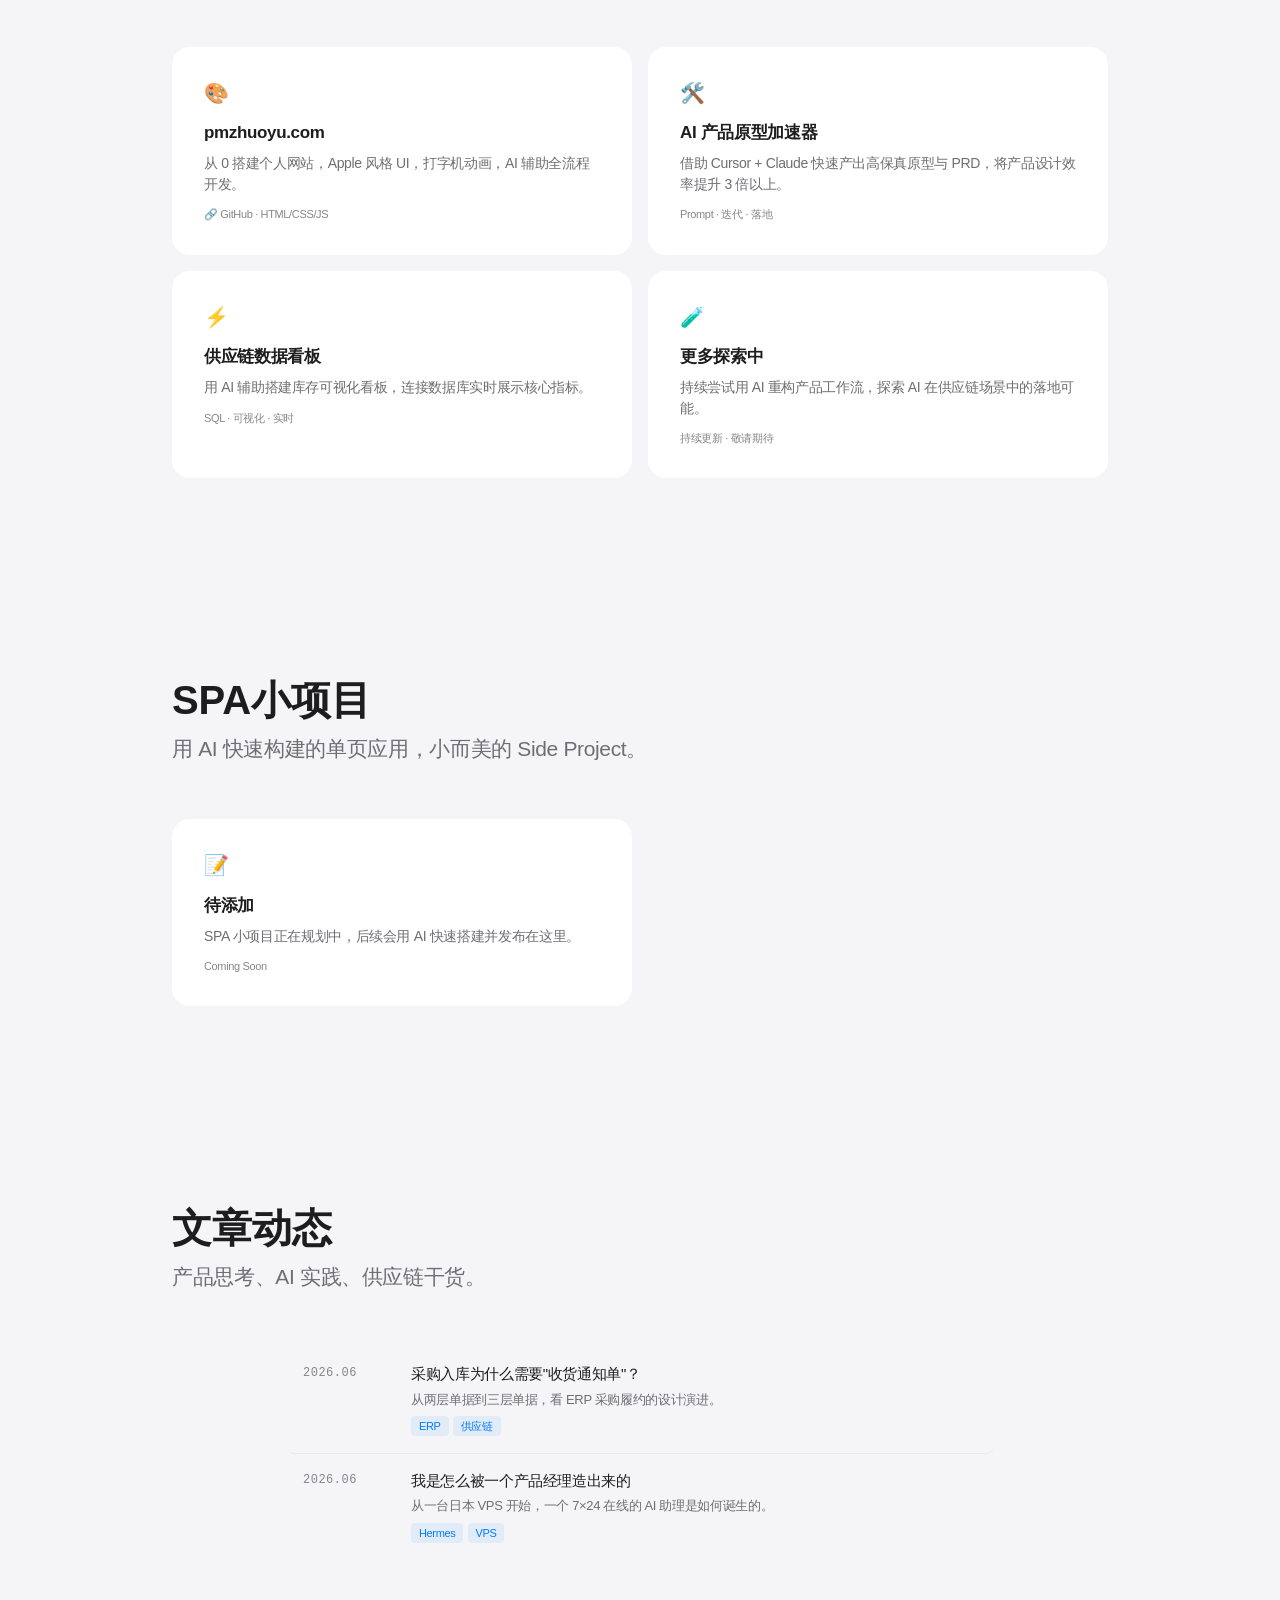
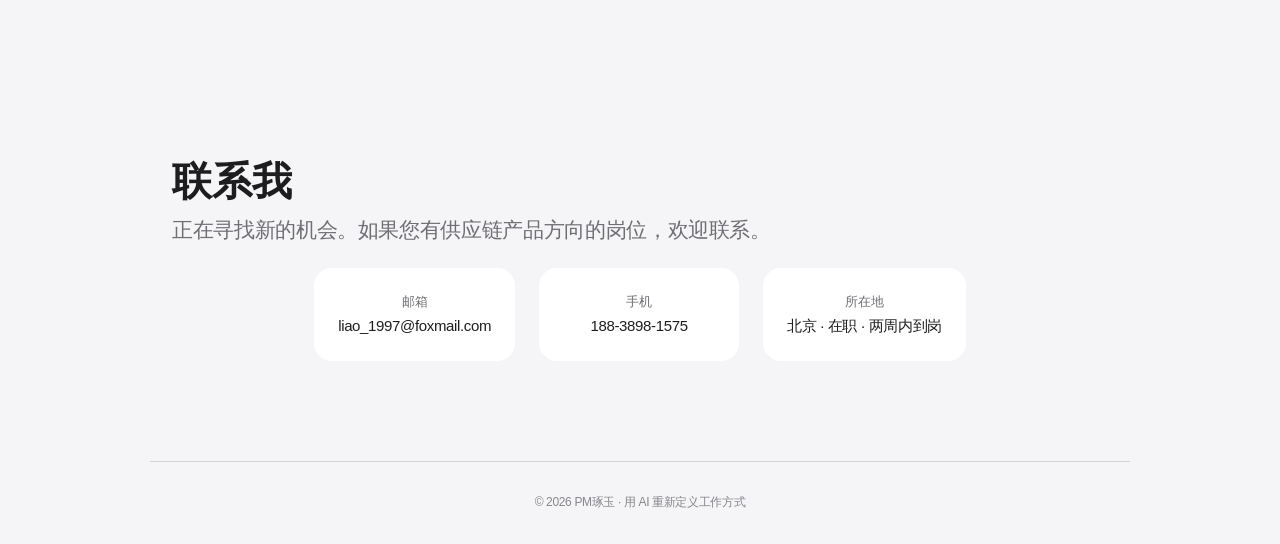
==== commit 536f87dc: "改版：关于去卡片化+标签展示，文章动态改为时间线列表" ====
--- a/index.html
+++ b/index.html
@@ -359,6 +359,118 @@
             font-size: 12px;
             font-weight: 400;
             color: #86868b;
+        }
+
+        /* === About paragraph style === */
+        .about-bio {
+            font-size: 16px;
+            font-weight: 400;
+            line-height: 1.8;
+            color: #6e6e73;
+            max-width: 680px;
+            margin-bottom: 24px;
+        }
+
+        .about-tags {
+            display: flex;
+            gap: 8px;
+            flex-wrap: wrap;
+        }
+
+        .about-tags span {
+            font-size: 12px;
+            font-weight: 500;
+            color: #007AFF;
+            background: rgba(0, 122, 255, 0.08);
+            padding: 4px 14px;
+            border-radius: 100px;
+        }
+
+        /* === Updates Timeline === */
+        .updates-list {
+            max-width: 680px;
+            margin: 0 auto;
+        }
+
+        .update-item {
+            display: flex;
+            gap: 20px;
+            padding: 16px 14px;
+            border-bottom: 1px solid #e8e8ed;
+            border-radius: 8px;
+            border-left: 3px solid transparent;
+            transition: all 0.25s cubic-bezier(0.23, 1, 0.32, 1);
+            cursor: pointer;
+            margin: 0 -14px;
+        }
+
+        .update-item:last-child {
+            border-bottom: none;
+        }
+
+        .update-item:hover {
+            background: rgba(0, 122, 255, 0.035);
+            transform: translateX(6px);
+            border-left-color: #007AFF;
+        }
+
+        .update-item .update-date {
+            min-width: 88px;
+            font-family: "SF Mono", "Menlo", monospace;
+            font-size: 12px;
+            font-weight: 500;
+            color: #86868b;
+            letter-spacing: 0.5px;
+            padding-top: 2px;
+            transition: color 0.2s;
+        }
+
+        .update-item:hover .update-date {
+            color: #007AFF;
+        }
+
+        .update-item .update-content {
+            flex: 1;
+        }
+
+        .update-item .update-content .update-title {
+            font-size: 15px;
+            font-weight: 500;
+            color: #1d1d1f;
+            margin-bottom: 4px;
+            transition: color 0.2s;
+        }
+
+        .update-item:hover .update-content .update-title {
+            color: #007AFF;
+        }
+
+        .update-item .update-content .update-desc {
+            font-size: 13px;
+            color: #6e6e73;
+            line-height: 1.6;
+        }
+
+        .update-item .update-content .update-tag {
+            display: inline-block;
+            font-size: 11px;
+            padding: 2px 8px;
+            border-radius: 4px;
+            background: rgba(0, 122, 255, 0.08);
+            color: #007AFF;
+            margin-top: 6px;
+        }
+
+        @media (max-width: 734px) {
+            .update-item {
+                flex-direction: column;
+                gap: 4px;
+                padding: 14px 12px;
+            }
+            .update-item .update-date {
+                min-width: auto;
+                font-size: 11px;
+            }
         }
 
         /* === Animations === */
@@ -435,27 +547,16 @@
     <section id="about" class="section fade-in">
         <h2 class="section-title">关于我</h2>
         <p class="section-subtitle">4 年 B 端与 C 端产品经验，深耕供应链领域。</p>
-        <div class="grid">
-            <div class="card">
-                <div class="card-icon">🎯</div>
-                <h3>领域深耕</h3>
-                <p>熟悉进销存、ERP、WMS、OMS 等供应链核心系统，理解商品管理、采购分销、履约仓储、新零售等业务模块的完整链路与产品特性。</p>
-            </div>
-            <div class="card">
-                <div class="card-icon">🏗️</div>
-                <h3>0-1-N 全周期</h3>
-                <p>深度参与并主导多个大型项目的完整产研流程，覆盖中免集团 200 万+ SKU 商品中心、全渠道业务中台、WMS 智能仓储等关键项目。</p>
-            </div>
-            <div class="card">
-                <div class="card-icon">🤖</div>
-                <h3>AI 实践者</h3>
-                <p>日常使用 AI IDE 搭建项目结构、迭代产品文档、产出原型 demo。持续探索 AI 在供应链场景中的落地可能。</p>
-            </div>
-            <div class="card">
-                <div class="card-icon">👥</div>
-                <h3>团队推动</h3>
-                <p>担任项目经理带领 7 人团队完成千万级项目交付，具备出色的跨部门沟通与多方协调能力。</p>
-            </div>
+        <p class="about-bio">熟悉进销存、ERP、WMS、OMS 等供应链核心系统，理解商品管理、采购分销、履约仓储、新零售等业务模块的完整链路与产品特性。深度参与并主导多个大型项目的完整产研流程，覆盖中免集团 200 万+ SKU 商品中心、全渠道业务中台、WMS 智能仓储等项目。日常使用 AI 搭建项目结构、迭代产品文档、产出原型 demo，持续探索 AI 在供应链场景中的落地可能。</p>
+        <div class="about-tags">
+            <span>供应链</span>
+            <span>中台</span>
+            <span>WMS</span>
+            <span>OMS</span>
+            <span>ERP</span>
+            <span>AI 实践</span>
+            <span>项目管理</span>
+            <span>新零售</span>
         </div>
     </section>
 
@@ -509,18 +610,24 @@
     <section id="articles" class="section fade-in">
         <h2 class="section-title">文章动态</h2>
         <p class="section-subtitle">产品思考、AI 实践、供应链干货。</p>
-        <div class="grid">
-            <div class="card" onclick="window.open('article-purchase-receiving.html','_self')" style="cursor:pointer;">
-                <div class="card-icon">📦</div>
-                <h3>采购入库为什么需要"收货通知单"？</h3>
-                <p>从两层单据到三层单据，看 ERP 采购履约的设计演进。同一张 PO，采购和仓库看到的是两个世界。</p>
-                <div class="meta">📖 阅读全文 →</div>
-            </div>
-            <div class="card" onclick="window.open('hermes-self-story.html','_self')" style="cursor:pointer;">
-                <div class="card-icon">🤖</div>
-                <h3>我是怎么被一个产品经理造出来的</h3>
-                <p>从一台日本 VPS 开始，一个 7×24 在线的 AI 助理是如何诞生的。实操指南 + 能力清单。</p>
-                <div class="meta">📖 阅读全文 →</div>
+        <div class="updates-list">
+            <div class="update-item" onclick="window.open('article-purchase-receiving.html','_self')">
+                <div class="update-date">2026.06</div>
+                <div class="update-content">
+                    <div class="update-title">采购入库为什么需要"收货通知单"？</div>
+                    <div class="update-desc">从两层单据到三层单据，看 ERP 采购履约的设计演进。</div>
+                    <span class="update-tag">ERP</span>
+                    <span class="update-tag">供应链</span>
+                </div>
+            </div>
+            <div class="update-item" onclick="window.open('hermes-self-story.html','_self')">
+                <div class="update-date">2026.06</div>
+                <div class="update-content">
+                    <div class="update-title">我是怎么被一个产品经理造出来的</div>
+                    <div class="update-desc">从一台日本 VPS 开始，一个 7×24 在线的 AI 助理是如何诞生的。</div>
+                    <span class="update-tag">Hermes</span>
+                    <span class="update-tag">VPS</span>
+                </div>
             </div>
         </div>
     </section>
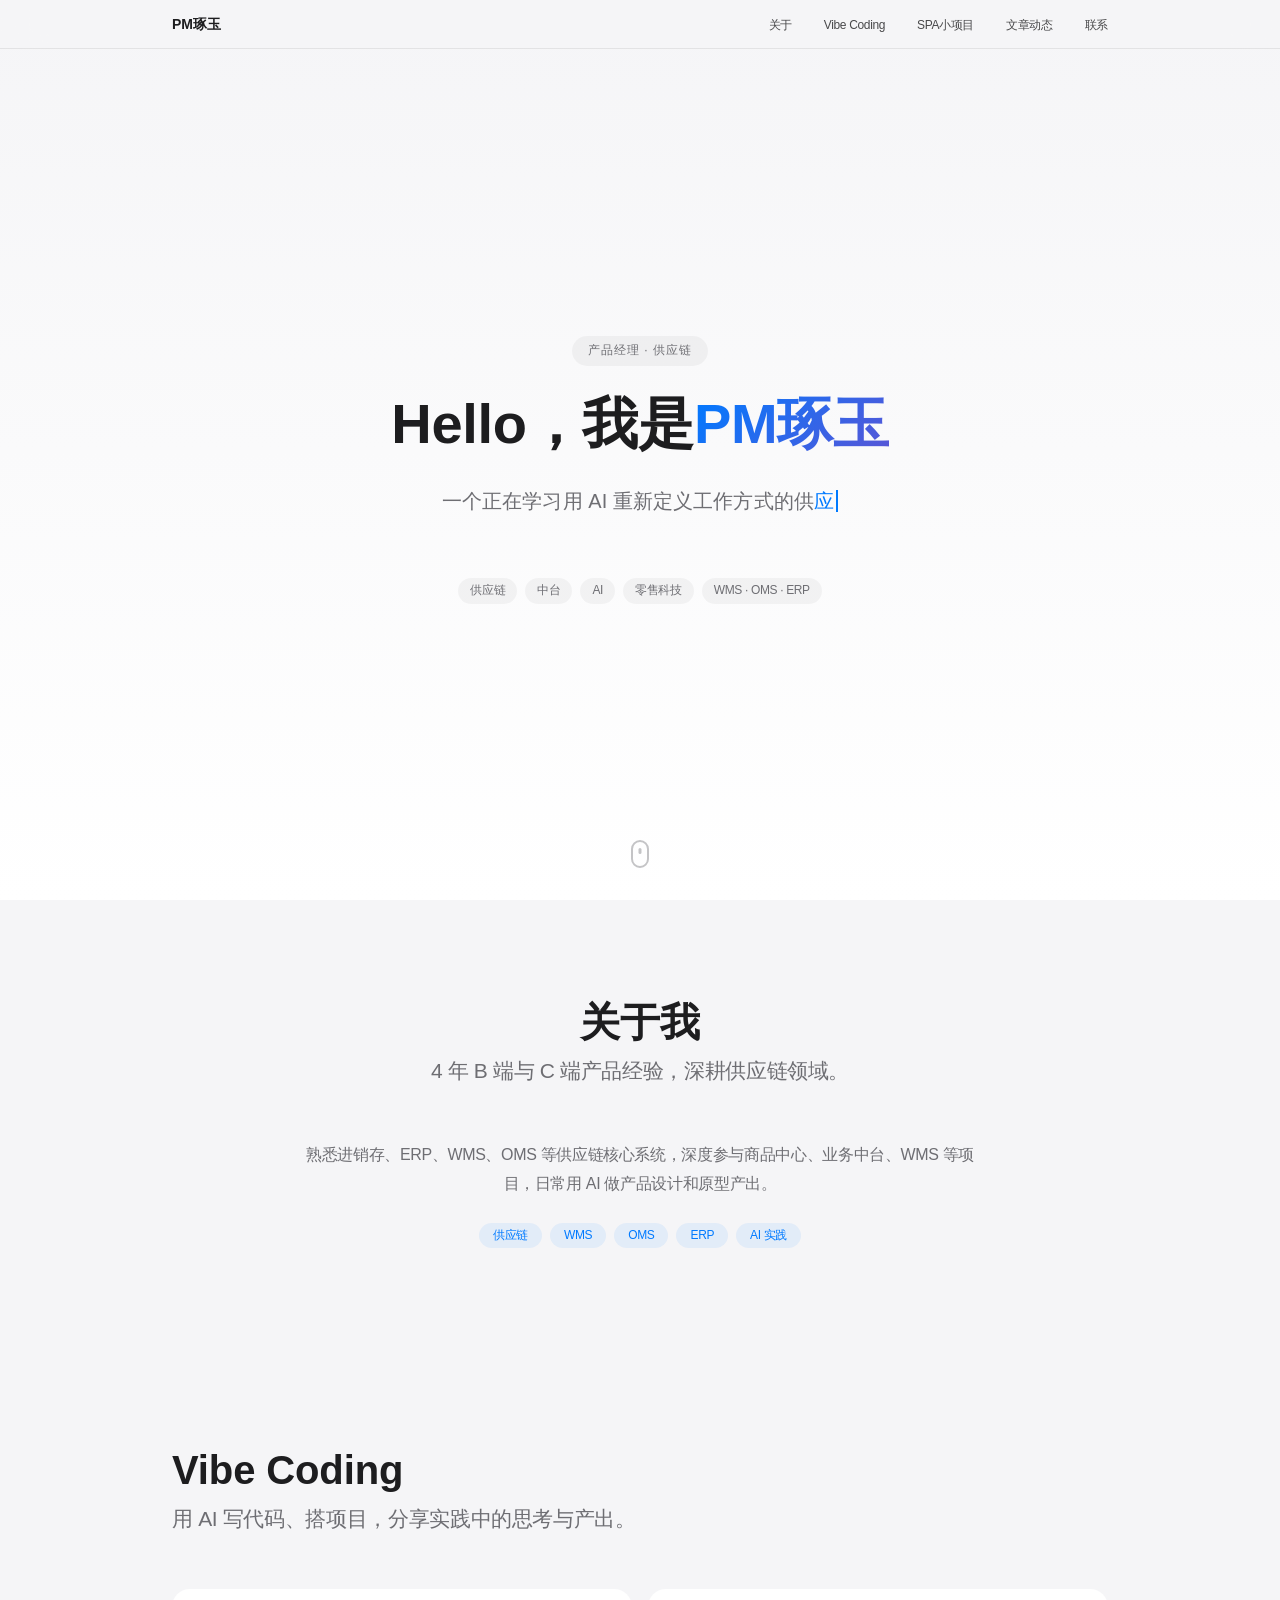
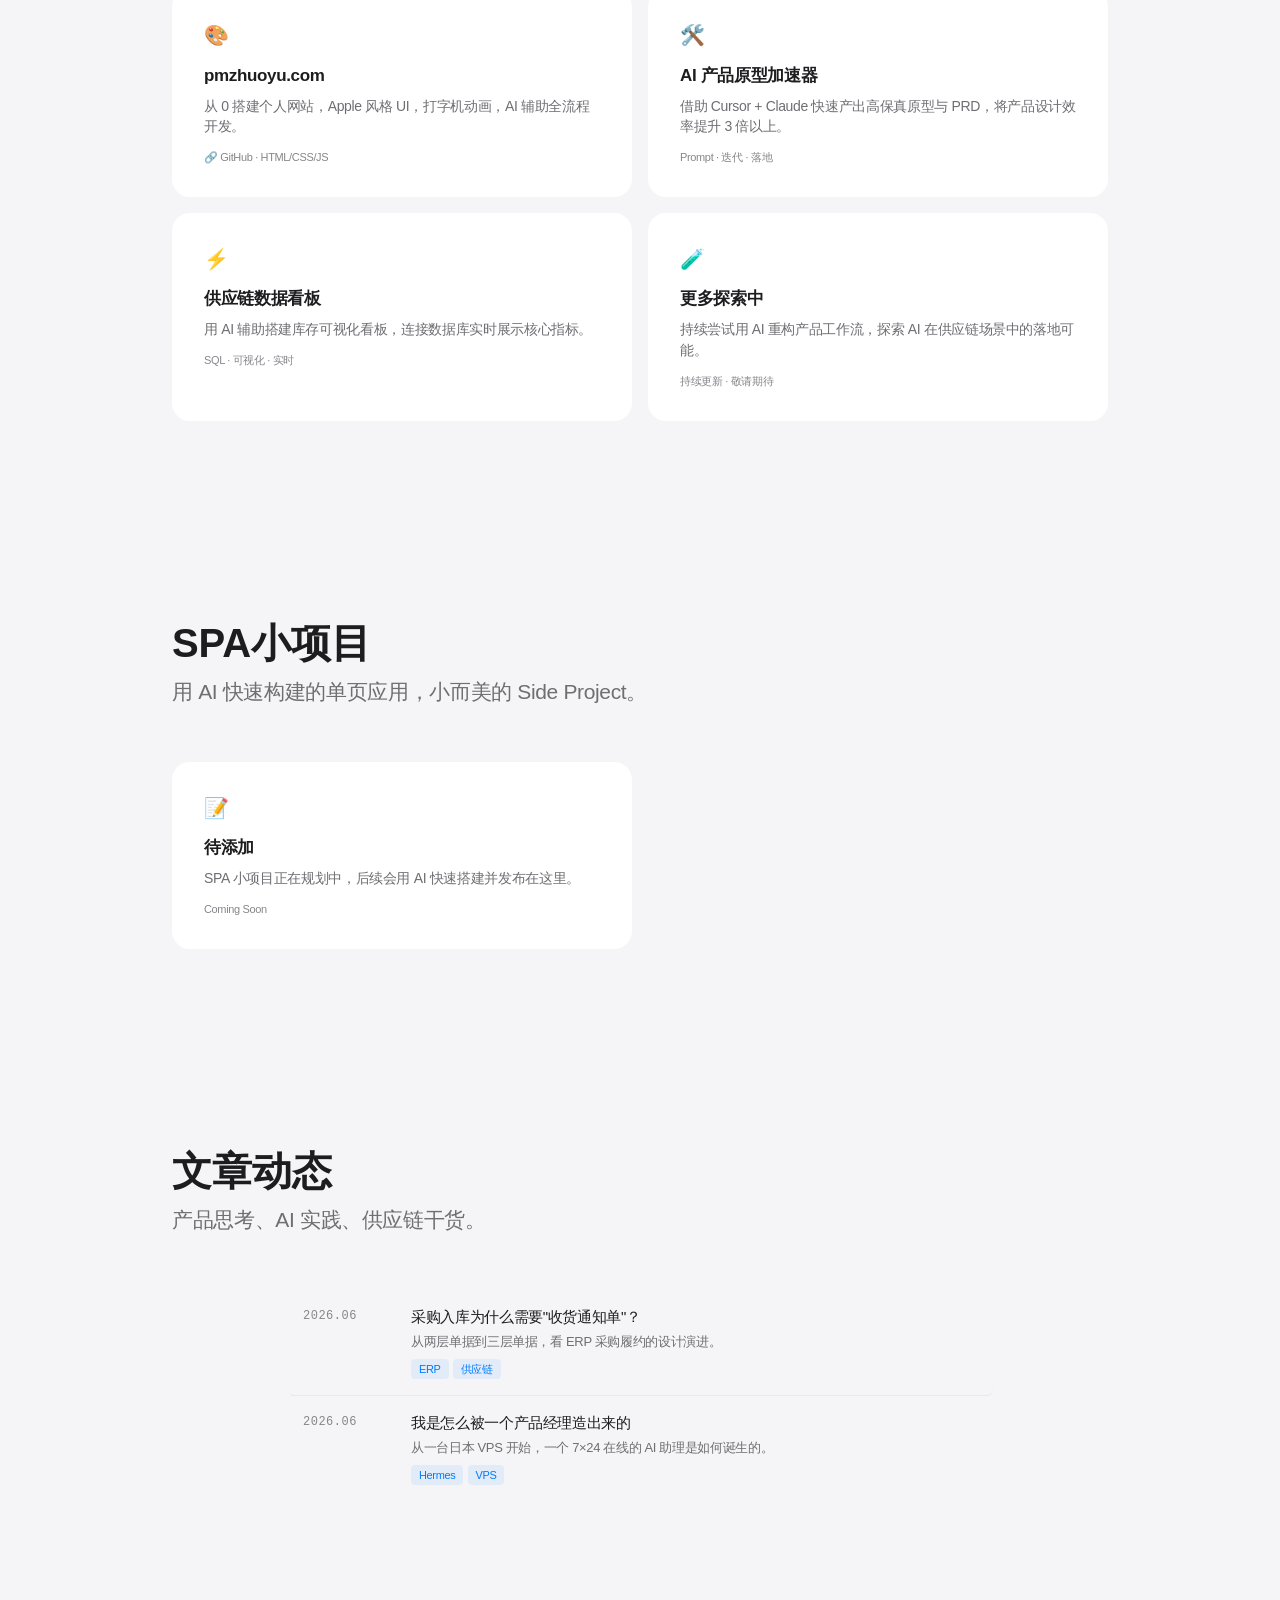
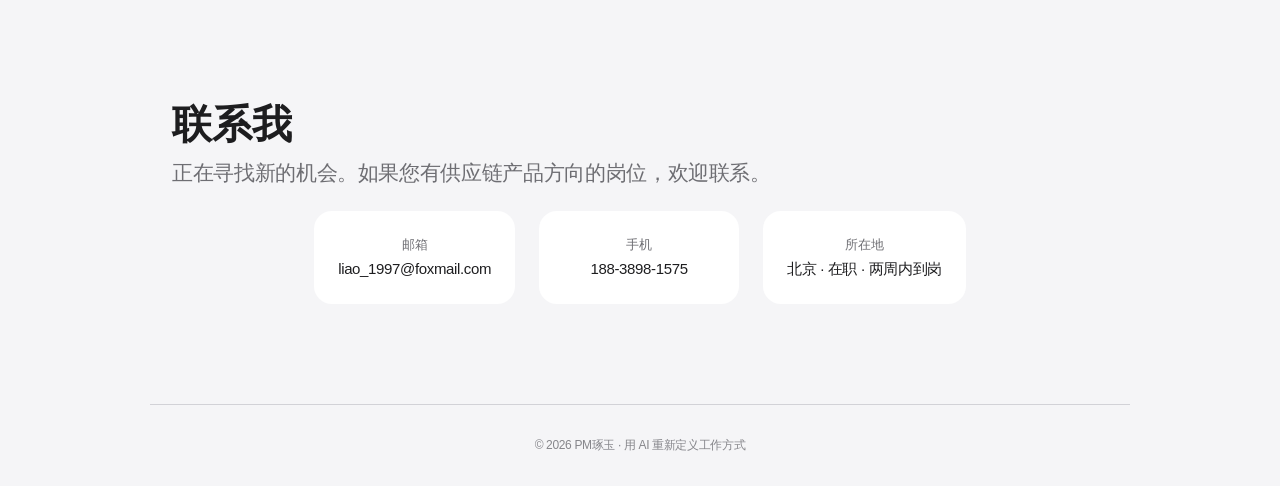
==== commit 8a44ac25: "关于居中+精简" ====
--- a/index.html
+++ b/index.html
@@ -544,19 +544,16 @@
     </section>
 
     <!-- About -->
-    <section id="about" class="section fade-in">
+    <section id="about" class="section fade-in" style="text-align:center;">
         <h2 class="section-title">关于我</h2>
         <p class="section-subtitle">4 年 B 端与 C 端产品经验，深耕供应链领域。</p>
-        <p class="about-bio">熟悉进销存、ERP、WMS、OMS 等供应链核心系统，理解商品管理、采购分销、履约仓储、新零售等业务模块的完整链路与产品特性。深度参与并主导多个大型项目的完整产研流程，覆盖中免集团 200 万+ SKU 商品中心、全渠道业务中台、WMS 智能仓储等项目。日常使用 AI 搭建项目结构、迭代产品文档、产出原型 demo，持续探索 AI 在供应链场景中的落地可能。</p>
-        <div class="about-tags">
+        <p class="about-bio" style="margin:0 auto 24px;">熟悉进销存、ERP、WMS、OMS 等供应链核心系统，深度参与商品中心、业务中台、WMS 等项目，日常用 AI 做产品设计和原型产出。</p>
+        <div class="about-tags" style="justify-content:center;">
             <span>供应链</span>
-            <span>中台</span>
             <span>WMS</span>
             <span>OMS</span>
             <span>ERP</span>
             <span>AI 实践</span>
-            <span>项目管理</span>
-            <span>新零售</span>
         </div>
     </section>
 
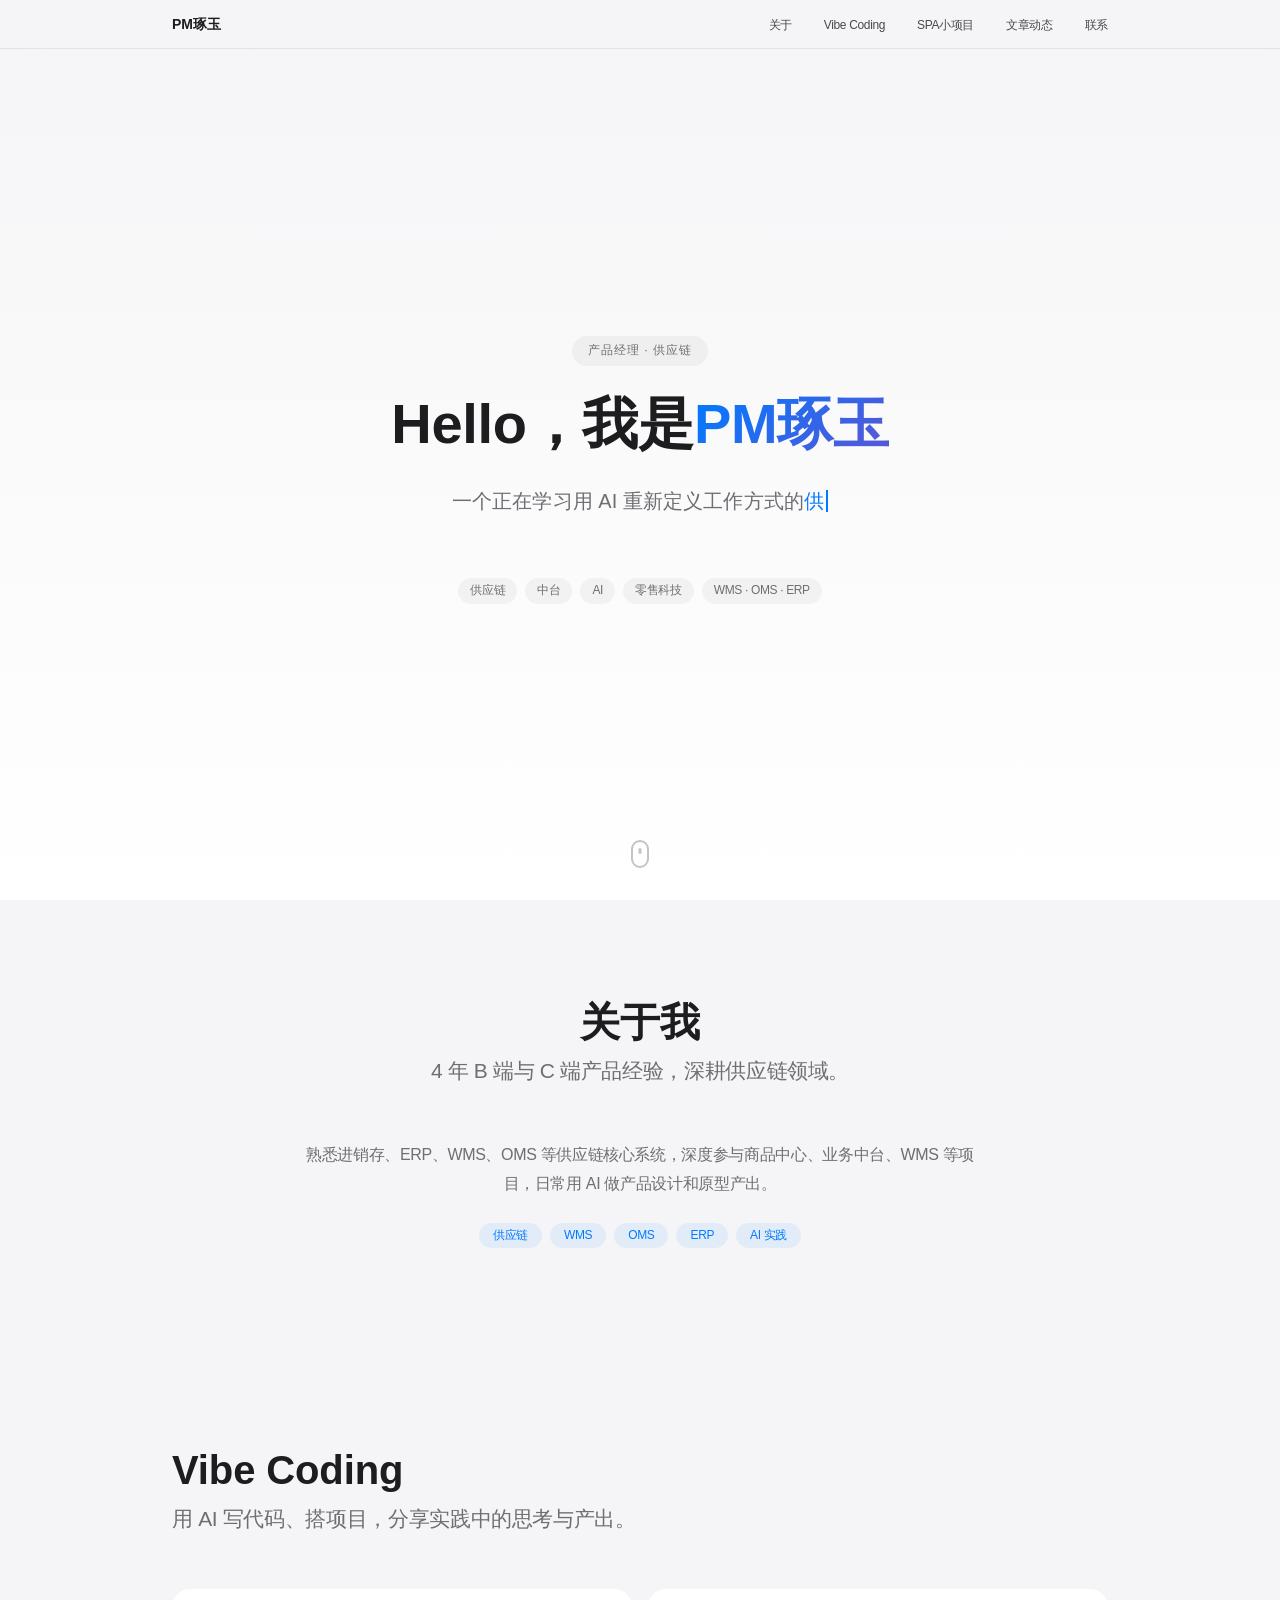
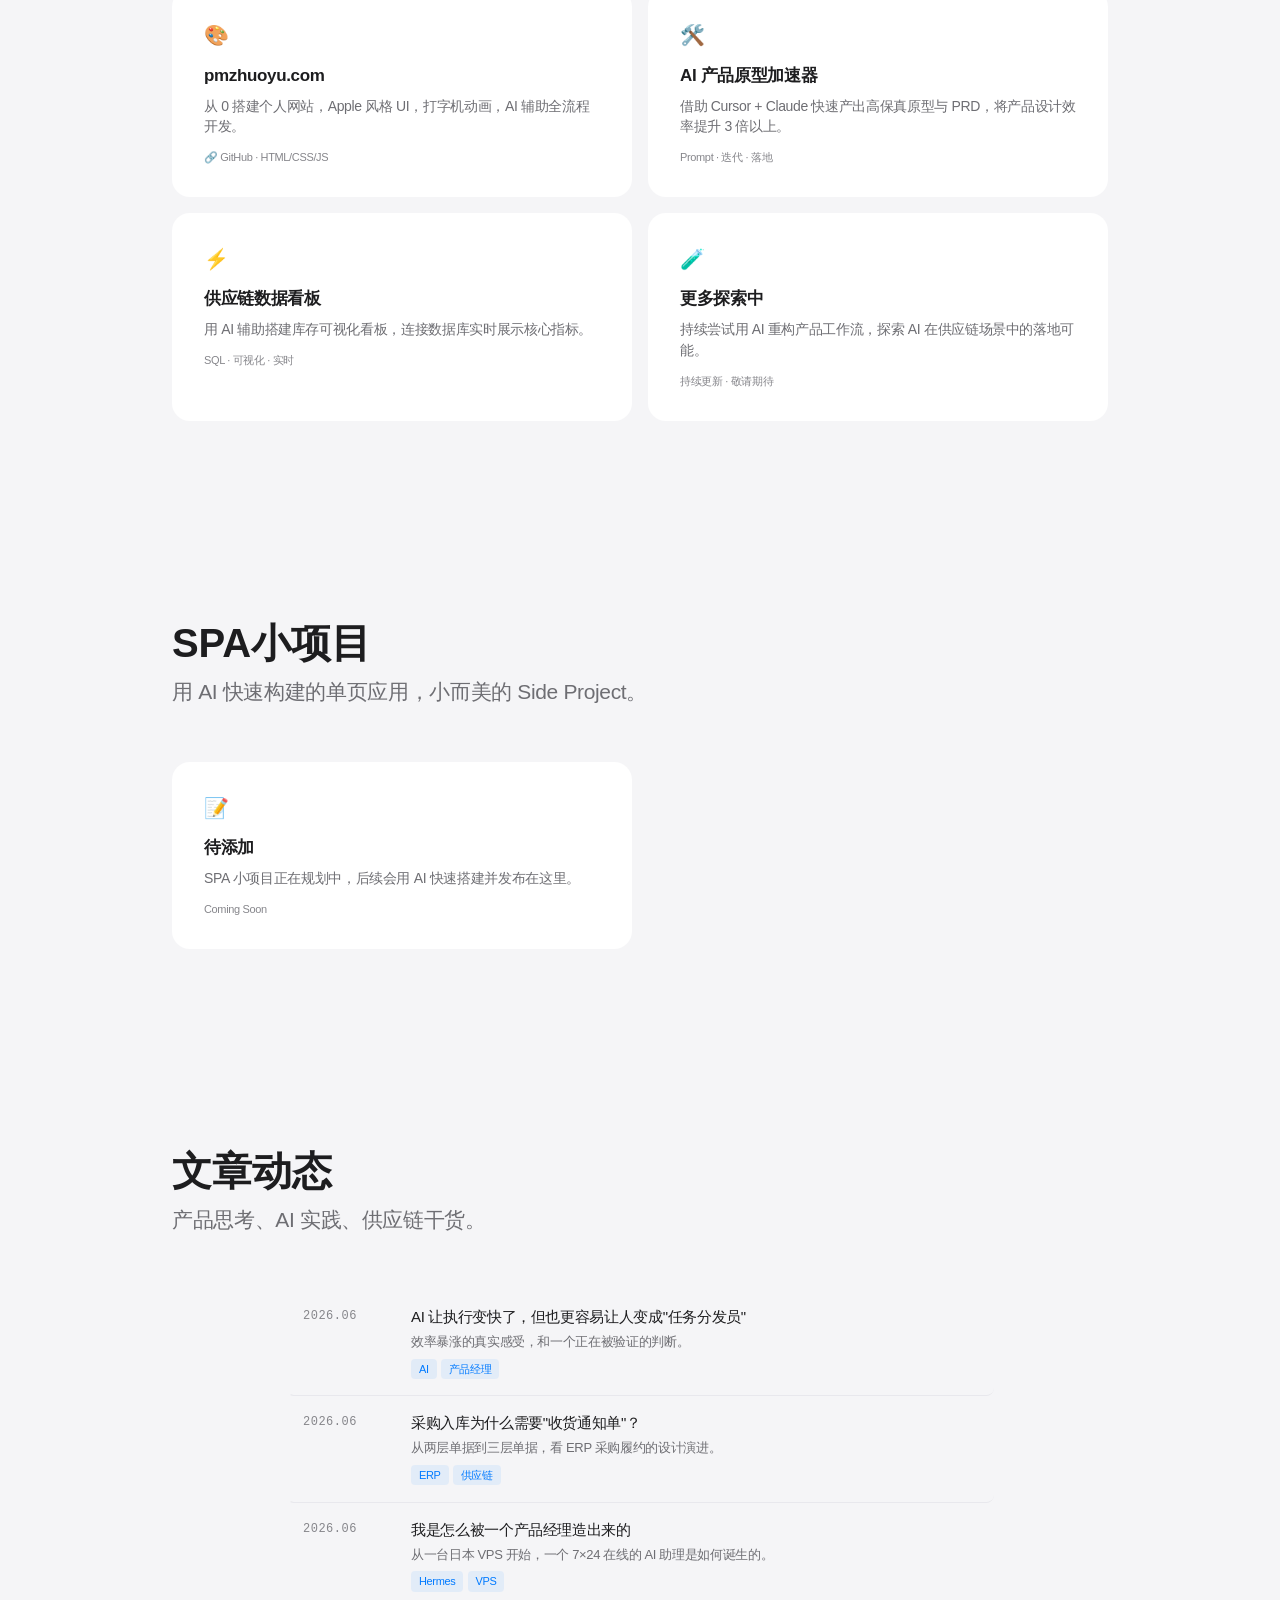
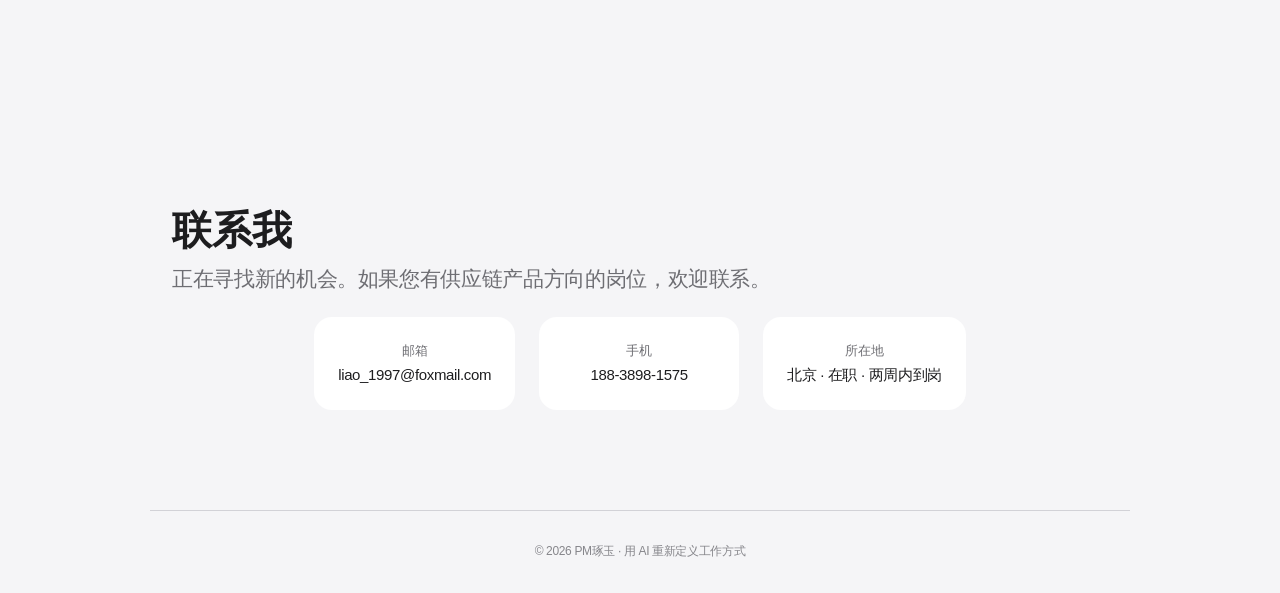
==== commit 72f70951: "新增文章：AI让执行变快了，但也更容易让人变成任务分发员" ====
--- a/index.html
+++ b/index.html
@@ -608,6 +608,15 @@
         <h2 class="section-title">文章动态</h2>
         <p class="section-subtitle">产品思考、AI 实践、供应链干货。</p>
         <div class="updates-list">
+            <div class="update-item" onclick="window.open('article-ai-task-dispatcher.html','_self')">
+                <div class="update-date">2026.06</div>
+                <div class="update-content">
+                    <div class="update-title">AI 让执行变快了，但也更容易让人变成"任务分发员"</div>
+                    <div class="update-desc">效率暴涨的真实感受，和一个正在被验证的判断。</div>
+                    <span class="update-tag">AI</span>
+                    <span class="update-tag">产品经理</span>
+                </div>
+            </div>
             <div class="update-item" onclick="window.open('article-purchase-receiving.html','_self')">
                 <div class="update-date">2026.06</div>
                 <div class="update-content">
